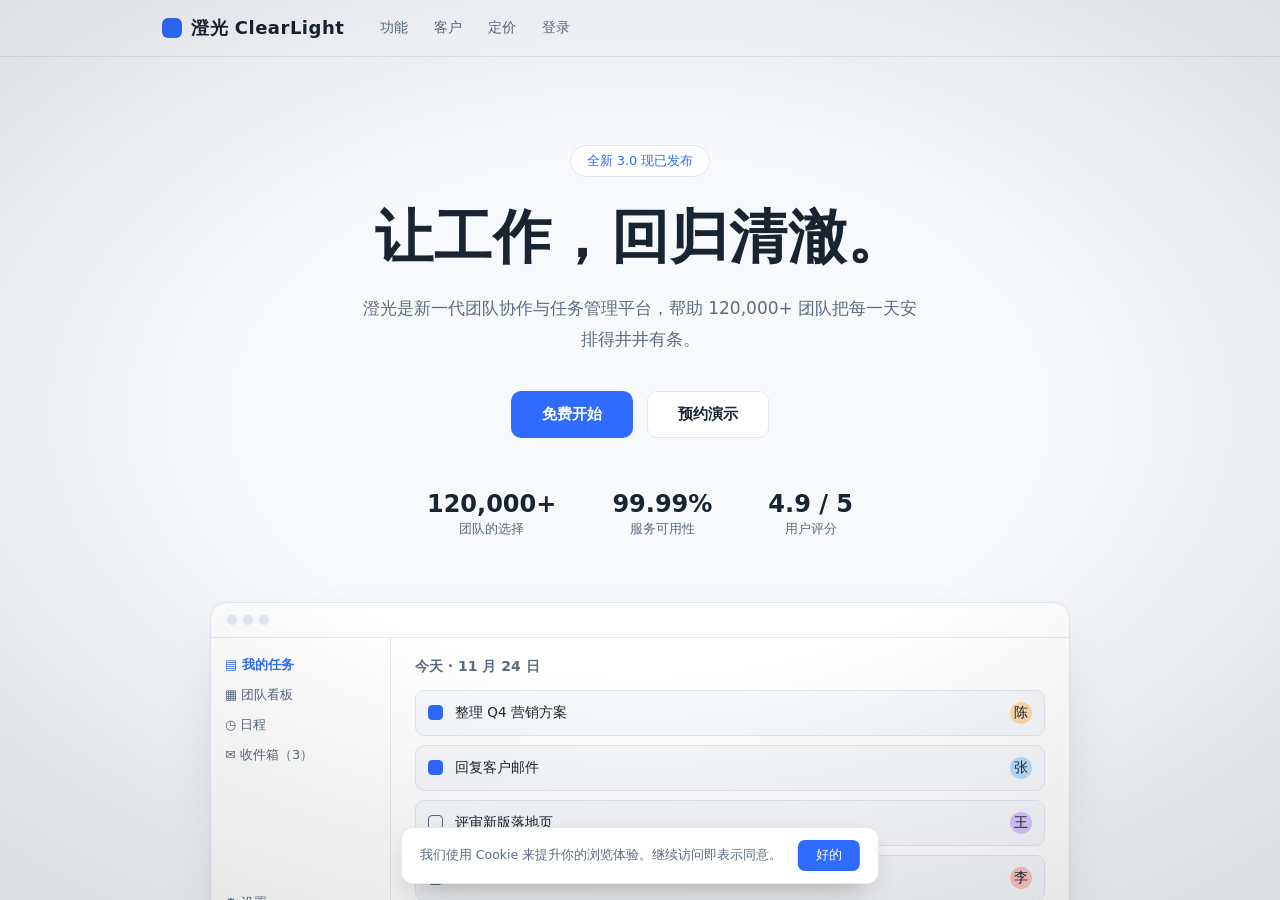
==== index.html @ 10c4db63 "ClearLight: a normal marketing site that slowly goes wrong" ====
<!DOCTYPE html>
<html lang="zh-CN">
<head>
<meta charset="UTF-8">
<meta name="viewport" content="width=device-width, initial-scale=1.0">
<title>澄光 ClearLight — 让工作回归清澈</title>
<link id="favicon" rel="icon" href="data:image/svg+xml,%3Csvg xmlns='http://www.w3.org/2000/svg' viewBox='0 0 16 16'%3E%3Ccircle cx='8' cy='8' r='7' fill='%232f6bff'/%3E%3C/svg%3E">
<script type="application/json" data-card-manifest>{"spec":"1.0","display":{"styleProfile":"custom","preferredWidthPx":1000}}</script>
<style>
/* ============ base ============ */
*{margin:0;padding:0;box-sizing:border-box}
html,body{background:#000}
body{font-family:"PingFang SC","Microsoft YaHei","Noto Sans SC",system-ui,sans-serif;-webkit-font-smoothing:antialiased}
#app{
  position:relative;height:760px;overflow:hidden;background:#f7f9fc;
  --p:0;--fp:0;--mouth:1;--hb:1.6s;
  --bg:#f7f9fc;--ink:#1a2332;--muted:#5b6b82;--accent:#2f6bff;--card:#ffffff;--line:#e3e9f2;
}
#scroller{position:absolute;inset:0;overflow-y:auto;overflow-x:hidden;scroll-behavior:auto}
#scroller::-webkit-scrollbar{width:10px}
#scroller::-webkit-scrollbar-track{background:transparent}
#scroller::-webkit-scrollbar-thumb{background:#c4cfdd;border-radius:5px;transition:background 1s}
#app[data-stage="2"] #scroller::-webkit-scrollbar-thumb{background:#7d8577}
#app[data-stage="3"] #scroller::-webkit-scrollbar-thumb{background:#5a1414}
#app[data-stage="4"] #scroller::-webkit-scrollbar-thumb{background:#c1121f}
::selection{background:#2f6bff;color:#fff}
#app[data-stage="3"] ::selection,#app[data-stage="4"] ::selection{background:#c1121f;color:#000}

#world{
  background:var(--bg);color:var(--ink);
  transition:background-color .5s linear,color .5s linear;
}

.wrap{max-width:1020px;margin:0 auto;padding:0 32px}
section{position:relative}

/* ============ nav ============ */
nav{position:sticky;top:0;z-index:20;background:color-mix(in srgb,var(--bg) 88%,transparent);backdrop-filter:blur(10px);border-bottom:1px solid var(--line);transition:background 1.4s,border-color 1.4s}
.nav-in{max-width:1020px;margin:0 auto;padding:16px 32px;display:flex;align-items:center;gap:36px}
.logo{display:flex;align-items:center;gap:9px;font-weight:700;font-size:18px;letter-spacing:.5px}
.logo-dot{width:20px;height:20px;border-radius:6px;background:var(--accent);transition:background 1.4s,transform .6s}
#app[data-stage="3"] .logo-dot,#app[data-stage="4"] .logo-dot{border-radius:50% 50% 50% 0;transform:rotate(45deg)}
.nav-links{display:flex;gap:26px;font-size:14px;color:var(--muted)}
.nav-links span{cursor:pointer;transition:color .3s}
.nav-links span:hover{color:var(--ink)}

/* ============ hero ============ */
.hero{padding:88px 0 72px;text-align:center}
.eyebrow{display:inline-block;font-size:13px;color:var(--accent);border:1px solid var(--line);background:var(--card);padding:6px 16px;border-radius:999px;margin-bottom:26px;transition:all 1.4s}
h1{font-size:clamp(34px,5.4vw,58px);line-height:1.18;font-weight:800;letter-spacing:1px}
.hero-sub{margin:22px auto 0;max-width:560px;font-size:17px;line-height:1.8;color:var(--muted)}
.hero-cta{margin-top:36px;display:flex;gap:14px;justify-content:center}
.btn{display:inline-block;padding:13px 30px;border-radius:10px;font-size:15px;font-weight:600;cursor:pointer;border:1px solid transparent;transition:all .5s;user-select:none}
.btn-p{background:var(--accent);color:#fff}
.btn-p:hover{filter:brightness(1.1)}
.btn-s{border-color:var(--line);color:var(--ink);background:var(--card)}
#app[data-stage="4"] .btn-p{background:#c1121f;color:#0a0a0a;animation:btnPulse 1.1s infinite}
@keyframes btnPulse{0%,100%{box-shadow:0 0 0 0 rgba(193,18,31,.5)}50%{box-shadow:0 0 22px 4px rgba(193,18,31,.35)}}
.hero-stats{margin-top:52px;display:flex;justify-content:center;gap:56px;flex-wrap:wrap}
.stat b{display:block;font-size:24px;font-weight:800}
.stat span{font-size:13px;color:var(--muted)}

/* dashboard mock */
.mock{margin:64px auto 0;max-width:860px;background:var(--card);border:1px solid var(--line);border-radius:16px;box-shadow:0 24px 60px -30px rgba(20,40,80,.25);overflow:hidden;text-align:left;transition:all 1.4s}
#app[data-stage="2"] .mock{transform:rotate(-.5deg)}
#app[data-stage="3"] .mock{transform:rotate(.7deg);box-shadow:0 24px 70px -20px rgba(120,10,10,.35)}
.mock-bar{display:flex;gap:6px;padding:12px 16px;border-bottom:1px solid var(--line)}
.mock-bar i{width:10px;height:10px;border-radius:50%;background:var(--line)}
.mock-body{display:flex;min-height:280px}
.mock-side{width:180px;border-right:1px solid var(--line);padding:18px 14px;font-size:13px;color:var(--muted);display:flex;flex-direction:column;gap:12px}
.mock-side .on{color:var(--accent);font-weight:600}
.mock-main{flex:1;padding:20px 24px}
.mock-main h4{font-size:14px;margin-bottom:14px;color:var(--muted);font-weight:600}
.task{display:flex;align-items:center;gap:12px;padding:11px 12px;border:1px solid var(--line);border-radius:9px;margin-bottom:9px;font-size:13.5px;background:var(--bg);transition:all 1s}
.task .ck{width:15px;height:15px;border-radius:4px;border:1.5px solid var(--muted);flex:none}
.task.done .ck{background:var(--accent);border-color:var(--accent)}
.task .who{margin-left:auto;width:22px;height:22px;border-radius:50%;flex:none;display:flex;align-items:center;justify-content:center;overflow:hidden}
.task .who svg{width:100%;height:100%}
.av1{background:#ffd9a8}.av2{background:#b8e0ff}.av3{background:#d8c8ff}.av4{background:#ffc4c4}
#app[data-stage="2"] .task:nth-child(4){transform:translateX(6px)}
#app[data-stage="3"] .task:nth-child(3){transform:translateX(-8px) rotate(-.6deg)}
#app[data-stage="4"] .task{border-color:#2a1214}

/* ============ logos ============ */
.logos{padding:44px 0;border-top:1px solid var(--line);border-bottom:1px solid var(--line);transition:border-color 1.4s}
.logos p{text-align:center;font-size:12.5px;letter-spacing:2px;color:var(--muted);margin-bottom:22px}
.logo-row{display:flex;justify-content:center;gap:44px;flex-wrap:wrap;font-weight:700;font-size:16px;color:var(--muted);opacity:.85}
.logo-row span{transition:all 1s}
#app[data-stage="2"] .logo-row span:nth-child(3){letter-spacing:5px;opacity:.5}
#app[data-stage="3"] .logo-row span:nth-child(odd){transform:translateY(3px)}

/* ============ features ============ */
.features{padding:88px 0}
.sec-head{text-align:center;margin-bottom:52px}
.sec-head h2{font-size:clamp(26px,3.6vw,38px);font-weight:800}
.sec-head p{margin-top:14px;color:var(--muted);font-size:15.5px}
.f-grid{display:grid;grid-template-columns:repeat(3,1fr);gap:22px}
.f-card{background:var(--card);border:1px solid var(--line);border-radius:14px;padding:30px 26px;transition:all 1.2s}
.f-card .ic{width:42px;height:42px;border-radius:11px;background:color-mix(in srgb,var(--accent) 14%,transparent);display:flex;align-items:center;justify-content:center;margin-bottom:18px;font-size:20px;color:var(--accent)}
.f-card h3{font-size:17.5px;margin-bottom:10px}
.f-card p{font-size:14px;line-height:1.8;color:var(--muted)}
#app[data-stage="2"] .f-card:nth-child(2){transform:rotate(.8deg)}
#app[data-stage="3"] .f-card:nth-child(1){transform:rotate(-1deg) translateY(6px)}
#app[data-stage="4"] .f-card:nth-child(3){transform:rotate(1.4deg)}

/* ============ testimonials ============ */
.testi{padding:80px 0;background:var(--card);border-top:1px solid var(--line);border-bottom:1px solid var(--line);transition:all 1.4s}
.t-grid{display:grid;grid-template-columns:repeat(3,1fr);gap:22px}
.t-card{background:var(--bg);border:1px solid var(--line);border-radius:14px;padding:26px;transition:all 1.2s}
.t-card .q{font-size:14.5px;line-height:1.85;min-height:104px}
.t-card .who-row{display:flex;align-items:center;gap:11px;margin-top:20px}
.t-card .ava{width:36px;height:36px;border-radius:50%;flex:none;overflow:hidden;display:flex;align-items:center;justify-content:center;font-size:14px;color:#fff;font-weight:700}
.t-card .nm{font-size:13.5px;font-weight:600}
.t-card .rl{font-size:12px;color:var(--muted)}
#app[data-stage="3"] .t-card:nth-child(2){transform:translateY(8px) rotate(-.7deg)}

/* ============ pricing ============ */
.pricing{padding:88px 0}
.p-grid{display:grid;grid-template-columns:repeat(3,1fr);gap:22px;align-items:stretch}
.p-card{background:var(--card);border:1px solid var(--line);border-radius:16px;padding:32px 28px;display:flex;flex-direction:column;transition:all 1.2s}
.p-card.hot{border-color:var(--accent);box-shadow:0 18px 50px -24px color-mix(in srgb,var(--accent) 55%,transparent)}
.p-card h3{font-size:16px;color:var(--muted);font-weight:600}
.price{font-size:34px;font-weight:800;margin:14px 0 4px}
.price small{font-size:13px;font-weight:400;color:var(--muted)}
.p-card ul{list-style:none;margin:20px 0 26px;flex:1}
.p-card li{font-size:13.5px;color:var(--muted);padding:7px 0 7px 22px;position:relative;line-height:1.6}
.p-card li::before{content:"✓";position:absolute;left:0;color:var(--accent)}
#app[data-stage="3"] .p-card li::before{content:"✕"}
#app[data-stage="4"] .p-card li::before{content:"●";font-size:8px;top:11px}
.p-card .btn{text-align:center}
#app[data-stage="2"] .p-card:nth-child(3){transform:rotate(-.8deg)}

/* ============ cta band / footer ============ */
.cta-band{padding:76px 0;text-align:center;background:var(--card);border-top:1px solid var(--line);transition:all 1.4s}
.cta-band h2{font-size:clamp(24px,3.4vw,36px);font-weight:800;margin-bottom:30px}
footer{padding:40px 0;border-top:1px solid var(--line);font-size:13px;color:var(--muted);transition:border-color 1.4s}
.foot-in{display:flex;justify-content:space-between;gap:20px;flex-wrap:wrap}
.foot-links{display:flex;gap:22px}
.foot-links span{cursor:pointer}

/* ============ deep dive / numbers / blog ============ */
.deep{padding:84px 0}
.deep-row{display:flex;gap:48px;align-items:center;margin-bottom:72px}
.deep-row:last-child{margin-bottom:0}
.deep-row.rev{flex-direction:row-reverse}
.deep-txt{flex:1}
.deep-txt .tag{font-size:12px;letter-spacing:2px;color:var(--accent);font-weight:700}
.deep-txt h3{font-size:clamp(21px,2.8vw,28px);font-weight:800;margin:12px 0 14px}
.deep-txt p{font-size:14.5px;line-height:1.9;color:var(--muted)}
.deep-txt .mini-stat{margin-top:18px;font-size:12.5px;color:var(--muted);border-left:2px solid var(--accent);padding-left:12px;line-height:1.7}
.deep-vis{flex:1;background:var(--card);border:1px solid var(--line);border-radius:14px;padding:26px;min-height:220px;transition:all 1.2s}
.bars{display:flex;align-items:flex-end;gap:12px;height:130px;padding-top:10px}
.bars i{flex:1;background:color-mix(in srgb,var(--accent) 55%,transparent);border-radius:4px 4px 0 0;transition:all 1s}
.bars i:nth-child(1){height:42%}.bars i:nth-child(2){height:66%}.bars i:nth-child(3){height:50%}.bars i:nth-child(4){height:84%}.bars i:nth-child(5){height:60%}.bars i:nth-child(6){height:92%}.bars i:nth-child(7){height:71%}
#app[data-stage="3"] .bars i:nth-child(4){height:100%;background:#8a1f1f}
#app[data-stage="4"] .bars i{background:#3a1418}
#app[data-stage="4"] .bars i:nth-child(6){background:#c1121f;height:100%}
.vis-cap{font-size:12px;color:var(--muted);margin-top:14px;letter-spacing:1px}
.rings{display:flex;gap:22px;justify-content:center;align-items:center;height:130px}
.ring{width:86px;height:86px;border-radius:50%;border:6px solid var(--line);border-top-color:var(--accent);display:flex;align-items:center;justify-content:center;font-size:15px;font-weight:700}
.numbers{padding:52px 0;border-top:1px solid var(--line);border-bottom:1px solid var(--line);transition:border-color 1.4s}
.num-row{display:flex;justify-content:center;gap:64px;flex-wrap:wrap;text-align:center}
.num-row b{display:block;font-size:32px;font-weight:800;color:var(--accent)}
.num-row span{font-size:13px;color:var(--muted)}
.blog{padding:80px 0}
.blog-grid{display:grid;grid-template-columns:repeat(3,1fr);gap:22px}
.b-card{background:var(--card);border:1px solid var(--line);border-radius:14px;padding:26px;transition:all 1.2s}
.b-card .date{font-size:12px;color:var(--muted);letter-spacing:1px}
.b-card h3{font-size:16px;margin:12px 0 10px;line-height:1.6}
.b-card p{font-size:13.5px;line-height:1.8;color:var(--muted)}
#app[data-stage="3"] .b-card:nth-child(3){transform:rotate(.8deg) translateY(5px)}

/* ============ steps / integrations / quote / faq ============ */
.steps{padding:80px 0}
.step-grid{display:grid;grid-template-columns:repeat(3,1fr);gap:22px}
.step{background:var(--card);border:1px solid var(--line);border-radius:14px;padding:28px 26px;transition:all 1.2s}
.step .num{font-size:38px;font-weight:800;color:color-mix(in srgb,var(--accent) 45%,transparent);line-height:1}
.step h3{font-size:16.5px;margin:14px 0 9px}
.step p{font-size:13.5px;line-height:1.8;color:var(--muted)}
#app[data-stage="3"] .step:nth-child(2){transform:translateY(7px) rotate(.6deg)}
.integ{padding:44px 0;border-top:1px solid var(--line);border-bottom:1px solid var(--line);transition:border-color 1.4s}
.integ p{text-align:center;font-size:12.5px;letter-spacing:2px;color:var(--muted);margin-bottom:20px}
.integ-row{display:flex;gap:14px;justify-content:center;flex-wrap:wrap}
.integ-pill{border:1px solid var(--line);background:var(--card);padding:9px 20px;border-radius:999px;font-size:13.5px;color:var(--muted);transition:all 1.2s}
#app[data-stage="3"] .integ-pill:nth-child(even){transform:translateY(3px)}
.quote-band{padding:92px 0;text-align:center}
.quote-band blockquote{font-family:"Songti SC","SimSun",serif;font-size:clamp(21px,3vw,31px);line-height:1.95;max-width:760px;margin:0 auto;letter-spacing:2px}
.quote-band cite{display:block;margin-top:26px;font-size:13px;color:var(--muted);font-style:normal;letter-spacing:3px}
.faq{padding:80px 0}
.faq-list{max-width:720px;margin:0 auto}
.faq-list details{border:1px solid var(--line);border-radius:12px;background:var(--card);margin-bottom:12px;transition:all 1.2s}
.faq-list summary{padding:17px 22px;font-size:15px;font-weight:600;cursor:pointer;list-style:none;display:flex;justify-content:space-between;gap:14px}
.faq-list summary::-webkit-details-marker{display:none}
.faq-list summary::after{content:"+";color:var(--muted);flex:none}
.faq-list details[open] summary::after{content:"−"}
.faq-list .a{padding:0 22px 18px;font-size:14px;line-height:1.9;color:var(--muted)}
#app[data-stage="3"] .faq-list details[open]{border-color:#3a1418}

/* ============ team / status / changelog ============ */
.team{padding:80px 0;background:var(--card);border-top:1px solid var(--line);border-bottom:1px solid var(--line);transition:all 1.4s}
.team-grid{display:grid;grid-template-columns:repeat(3,1fr);gap:22px}
.m-card{background:var(--bg);border:1px solid var(--line);border-radius:14px;padding:26px 22px;text-align:center;transition:all 1.2s}
.m-ava{width:64px;height:64px;border-radius:50%;margin:0 auto 14px;overflow:hidden;display:flex;align-items:center;justify-content:center;font-weight:700;color:#fff;font-size:22px}
.m-ava svg{width:100%;height:100%}
.m-card .nm{font-weight:700;font-size:15px}
.m-card .rl{font-size:12.5px;color:var(--muted);margin-top:5px}
.m-status{margin-top:13px;font-size:11.5px;color:#3a9d5c;display:flex;align-items:center;justify-content:center;gap:6px;letter-spacing:1px}
.dot{width:7px;height:7px;border-radius:50%;background:#3a9d5c;flex:none}
#app[data-stage="3"] .m-status,#app[data-stage="4"] .m-status{color:#c1121f}
#app[data-stage="3"] .dot,#app[data-stage="4"] .dot{background:#c1121f;animation:dotPulse 1s infinite}
@keyframes dotPulse{50%{opacity:.25}}
#app[data-stage="3"] .m-card:nth-child(odd){transform:rotate(-.6deg)}
.status{padding:82px 0}
.status-hero{text-align:center;margin-bottom:42px}
.status-hero b{font-size:56px;font-weight:800;color:var(--accent);letter-spacing:1px}
.status-hero span{display:block;color:var(--muted);font-size:14px;margin-top:8px}
.status-list{max-width:640px;margin:0 auto;border:1px solid var(--line);border-radius:14px;overflow:hidden;background:var(--card);transition:all 1.4s}
.s-row{display:flex;justify-content:space-between;align-items:center;padding:15px 22px;border-bottom:1px solid var(--line);font-size:14px}
.s-row:last-child{border-bottom:none}
.s-row .st{display:flex;gap:8px;align-items:center;color:#3a9d5c;font-size:13px}
#app[data-stage="3"] .s-row .st,#app[data-stage="4"] .s-row .st{color:#c1121f}
.status-note{text-align:center;margin-top:20px;font-size:12px;color:var(--muted);letter-spacing:2px}
.changelog{padding:80px 0;background:var(--card);border-top:1px solid var(--line);border-bottom:1px solid var(--line);transition:all 1.4s}
.cl-list{max-width:680px;margin:0 auto;position:relative;padding-left:28px}
.cl-list::before{content:"";position:absolute;left:6px;top:8px;bottom:8px;width:1px;background:var(--line)}
.cl-item{position:relative;margin-bottom:36px}
.cl-item:last-child{margin-bottom:0}
.cl-item::before{content:"";position:absolute;left:-26px;top:6px;width:9px;height:9px;border-radius:50%;background:var(--accent)}
#app[data-stage="3"] .cl-item:nth-child(n+4)::before,#app[data-stage="4"] .cl-item:nth-child(n+4)::before{background:#c1121f;box-shadow:0 0 10px rgba(193,18,31,.7)}
.cl-item .ver{font-weight:700;font-size:15px}
.cl-item .when{font-size:12px;color:var(--muted);margin-left:10px}
.cl-item p{margin-top:8px;font-size:14px;color:var(--muted);line-height:1.8}

/* ============ floors / chat ============ */
.floors{background:#050506;padding:14vh 0 10vh;position:relative}
.floors::before{content:"";position:absolute;inset:0;background:repeating-linear-gradient(90deg,transparent 0 158px,rgba(255,255,255,.012) 158px 160px)}
.floor{min-height:44vh;display:flex;flex-direction:column;align-items:center;justify-content:center;gap:26px;opacity:0;transform:translateY(24px);transition:opacity 1.5s ease,transform 1.5s ease;padding:30px;position:relative}
.floor.seen{opacity:1;transform:none}
.door{width:92px;height:168px;border:1px solid #26262c;background:linear-gradient(#0c0c0f,#08080a);position:relative;box-shadow:0 0 44px rgba(0,0,0,.85);flex:none}
.door::after{content:"";position:absolute;left:10%;right:10%;bottom:-2px;height:2px;background:rgba(200,180,140,.13)}
.door .plate{position:absolute;top:18px;left:50%;transform:translateX(-50%);font-size:11px;color:#5c564e;letter-spacing:2px}
.floor.ajar .door{transform:perspective(600px) rotateY(-26deg);transform-origin:left center}
.floor.ajar .door::after{background:rgba(193,18,31,.55);box-shadow:0 0 18px rgba(193,18,31,.6)}
.floor.open .door{background:#000;border-color:#1a0d0f}
.floor.open .door::after{background:#c1121f;box-shadow:0 0 26px rgba(193,18,31,.85);height:3px}
.floor .fl-no{font-family:"Songti SC","SimSun",serif;font-size:15px;letter-spacing:7px;color:#6f6a62}
.floor .fl-txt{font-family:"Songti SC","SimSun",serif;font-size:clamp(17px,2.2vw,22px);color:#8f887e;letter-spacing:2px;text-align:center;line-height:2;max-width:560px}
.floor.red .fl-txt{color:#a8232b}
.chat{background:#08080a;padding:14vh 0;border-top:1px solid #141416}
.chat-head{text-align:center;margin-bottom:46px}
.chat-head h3{font-size:15px;color:#6f6a62;letter-spacing:3px;font-weight:600}
.chat-head span{display:block;font-size:11.5px;color:#4a463f;letter-spacing:2px;margin-top:8px}
.chat-box{max-width:560px;margin:0 auto;padding:0 24px;display:flex;flex-direction:column;gap:16px}
.chat-row{display:flex;flex-direction:column;opacity:0;transform:translateY(14px);transition:opacity 1.1s ease,transform 1.1s ease}
.chat-row.seen{opacity:1;transform:none}
.chat-row.user{align-items:flex-end}
.chat-row.agent{align-items:flex-start}
.bubble{max-width:80%;padding:11px 16px;border-radius:12px;font-size:14px;line-height:1.7}
.user .bubble{background:#1c2733;color:#aebdcc;border-bottom-right-radius:3px}
.agent .bubble{background:#141416;border:1px solid #232326;color:#9a9188;border-bottom-left-radius:3px}
.chat-row.late .bubble{background:#150b0d;border-color:#3a1418;color:#c98a8f}
.chat-time{font-size:10.5px;color:#4a463f;margin-top:5px;letter-spacing:1px}
.typing .bubble{display:flex;gap:5px;align-items:center;padding:14px 18px}
.typing i{width:6px;height:6px;border-radius:50%;background:#6f6a62;animation:tp 1.2s infinite}
.typing i:nth-child(2){animation-delay:.2s}
.typing i:nth-child(3){animation-delay:.4s}
@keyframes tp{0%,100%{opacity:.25;transform:translateY(0)}40%{opacity:1;transform:translateY(-3px)}}
#app[data-stage="4"] .final-face{animation:twitch 3.7s infinite steps(1)}
#jumpscare .js-face svg{animation:twitch .14s infinite steps(1)}
@keyframes twitch{0%,91%,100%{translate:0 0;rotate:0deg}92%{translate:4px -3px;rotate:1.4deg}94%{translate:-5px 2px;rotate:-1.8deg}96%{translate:3px 3px;rotate:.8deg}98%{translate:-2px -2px;rotate:-.6deg}}
.chat-forever{text-align:center;font-size:11px;color:#4a463f;letter-spacing:3px;margin-top:34px}
.final-word2{position:absolute;left:0;right:0;top:16%;text-align:center;font-family:"Songti SC","SimSun",serif;font-size:clamp(18px,2.6vw,26px);letter-spacing:10px;color:#6f6a62;opacity:calc((var(--fp) - .35)*4)}

/* ============ secrets ============ */
.secret{display:block;text-align:center;font-size:11px;color:#a33;opacity:0;letter-spacing:4px;padding:8px 0;transition:opacity 2s;user-select:none}
#app[data-stage="2"] .secret{opacity:.35}
#app[data-stage="3"] .secret{opacity:.6}
#app[data-stage="4"] .secret{opacity:.9;animation:secretBlink 3s infinite}
@keyframes secretBlink{0%,92%,100%{opacity:.9}94%,98%{opacity:.1}}

/* ============ corridor ============ */
.corridor{background:#060608;color:#8f887e;padding:14vh 0 10vh;position:relative;overflow:hidden}
.corridor::before{content:"";position:absolute;inset:0;background:
  repeating-linear-gradient(90deg,transparent 0 118px,rgba(255,255,255,.016) 118px 120px),
  radial-gradient(ellipse 60% 45% at 50% 42%,rgba(90,15,15,.14),transparent 70%)}
.cor-line{max-width:640px;margin:0 auto 14vh;padding:0 30px;font-size:clamp(19px,2.6vw,27px);line-height:2;text-align:center;letter-spacing:2px;opacity:0;transform:translateY(26px);transition:opacity 1.6s ease,transform 1.6s ease;font-family:"Songti SC","SimSun",serif}
.cor-line.seen{opacity:.92;transform:none}
.cor-line.red{color:#a8232b}
.cor-line:last-child{margin-bottom:6vh}

/* ============ final ============ */
.final{height:170vh;background:#020203;position:relative}
.final-stick{position:sticky;top:0;height:760px;display:flex;align-items:center;justify-content:center;overflow:hidden}
#app.standalone .final-stick{height:100vh}
.final-face{width:min(46vh,420px);transform:scale(calc(.22 + var(--fp)*2.6));opacity:calc(.12 + var(--fp)*.95);filter:blur(calc((1 - var(--fp))*3px));transition:opacity .2s linear}
.final-face svg{width:100%;height:auto;display:block}
.final-word{position:absolute;left:0;right:0;bottom:12%;text-align:center;font-family:"Songti SC","SimSun",serif;font-size:clamp(30px,5vw,54px);letter-spacing:14px;color:#c1121f;opacity:calc((var(--fp) - .72)*4);text-shadow:0 0 30px rgba(193,18,31,.6)}
.final-hint{position:absolute;top:8%;left:0;right:0;text-align:center;font-size:13px;letter-spacing:6px;color:#5c564e;opacity:calc(1 - var(--fp)*2.2)}

/* ============ overlays ============ */
.ov{position:absolute;inset:0;pointer-events:none}
#vignette{background:radial-gradient(ellipse 75% 68% at 50% 46%,transparent 42%,rgba(0,0,0,.92) 100%);opacity:calc(.12 + var(--p)*.75);z-index:30}
#app[data-stage="3"] #vignette,#app[data-stage="4"] #vignette{animation:hb var(--hb) infinite}
@keyframes hb{0%,100%{opacity:calc(.4 + var(--p)*.5)}12%{opacity:calc(.55 + var(--p)*.45)}24%{opacity:calc(.4 + var(--p)*.5)}36%{opacity:calc(.52 + var(--p)*.45)}}
#noise{z-index:31;opacity:0;image-rendering:pixelated;width:100%;height:100%}
#flicker{background:#000;opacity:0;z-index:32}
#redwash{background:radial-gradient(ellipse at 50% 60%,rgba(150,10,15,.28),transparent 75%);opacity:0;z-index:29;transition:opacity 2s}
#app[data-stage="4"] #redwash{opacity:1}

/* silhouette */
#silhouette{position:absolute;right:5%;bottom:0;z-index:28;pointer-events:none;opacity:0;transition:opacity 2.5s,height 2.5s,width 2.5s;height:46px;width:22px}
#silhouette svg{width:100%;height:100%;display:block}
#app[data-stage="1"] #silhouette{opacity:.22;height:56px;width:26px}
#app[data-stage="2"] #silhouette{opacity:.5;height:96px;width:44px;right:8%}
#app[data-stage="3"] #silhouette{opacity:.85;height:170px;width:78px;right:13%;animation:sway 5s ease-in-out infinite}
#app[data-stage="4"] #silhouette{opacity:0}
@keyframes sway{0%,100%{transform:rotate(0)}50%{transform:rotate(1.2deg)}}

/* whispers */
#whispers{z-index:33;overflow:hidden}
.whisper{position:absolute;font-family:"Songti SC","SimSun",serif;color:#b3242c;letter-spacing:5px;white-space:nowrap;animation:whFloat 5.5s ease-out forwards;text-shadow:0 0 12px rgba(150,20,25,.5)}
@keyframes whFloat{0%{opacity:0;transform:translateY(14px)}18%{opacity:.75}70%{opacity:.4}100%{opacity:0;transform:translateY(-46px)}}

/* glitch */
.glitch{position:relative;display:inline-block}
.glitch::before,.glitch::after{content:attr(data-text);position:absolute;inset:0;opacity:0;pointer-events:none}
#app[data-stage="2"] .glitch::before{opacity:.5;color:#8a1f1f;animation:glA 3.1s infinite steps(1)}
#app[data-stage="2"] .glitch::after{opacity:.4;color:#3a5a40;animation:glB 2.7s infinite steps(1)}
#app[data-stage="3"] .glitch::before,#app[data-stage="4"] .glitch::before{opacity:.75;color:#c1121f;animation:glA .9s infinite steps(1)}
#app[data-stage="3"] .glitch::after,#app[data-stage="4"] .glitch::after{opacity:.6;color:#4d6b5a;animation:glB .7s infinite steps(1)}
@keyframes glA{0%,88%,100%{clip-path:inset(0 0 100% 0);transform:none}89%{clip-path:inset(12% 0 55% 0);transform:translate(-5px,2px)}92%{clip-path:inset(60% 0 8% 0);transform:translate(4px,-2px)}95%{clip-path:inset(30% 0 42% 0);transform:translate(-3px,1px)}}
@keyframes glB{0%,84%,100%{clip-path:inset(0 0 100% 0);transform:none}85%{clip-path:inset(70% 0 4% 0);transform:translate(5px,1px)}90%{clip-path:inset(8% 0 76% 0);transform:translate(-4px,-1px)}94%{clip-path:inset(45% 0 30% 0);transform:translate(3px,2px)}}

/* shake */
#app.shake #scroller{animation:shake .55s linear}
@keyframes shake{0%,100%{transform:translate(0,0)}10%{transform:translate(-12px,7px)}20%{transform:translate(11px,-9px)}30%{transform:translate(-9px,-6px)}40%{transform:translate(10px,8px)}50%{transform:translate(-11px,4px)}60%{transform:translate(8px,-8px)}70%{transform:translate(-7px,6px)}80%{transform:translate(9px,-5px)}90%{transform:translate(-5px,3px)}}

/* jumpscare */
#jumpscare{position:absolute;inset:0;z-index:60;background:#000;display:none;align-items:center;justify-content:center;pointer-events:none}
#jumpscare.on{display:flex}
#jumpscare .js-face{width:min(78vh,680px);animation:lunge .9s cubic-bezier(.16,1,.3,1) forwards}
#jumpscare .js-face svg{width:100%;height:auto}
@keyframes lunge{0%{transform:scale(.12);opacity:0}8%{opacity:1}55%{transform:scale(1.28)}100%{transform:scale(1.42)}}
#jsflash{position:absolute;inset:0;background:#c1121f;opacity:0;animation:jsflash .9s forwards}
@keyframes jsflash{0%{opacity:0}6%{opacity:.85}14%{opacity:.1}22%{opacity:.6}40%{opacity:.08}100%{opacity:0}}

/* epilogue */
#epilogue{position:absolute;inset:0;z-index:70;background:#000;display:none;flex-direction:column;align-items:center;justify-content:center;gap:0;padding:30px;text-align:center}
#epilogue.on{display:flex}
.ep-line{font-family:"Songti SC","SimSun",serif;color:#9a9188;font-size:clamp(17px,2.4vw,23px);letter-spacing:4px;line-height:2.5;min-height:2.5em;opacity:0;transition:opacity 1.2s}
.ep-line.on{opacity:1}
.ep-line.red{color:#c1121f}
.ep-btns{margin-top:44px;display:flex;gap:18px;opacity:0;transition:opacity 1.5s}
.ep-btns.on{opacity:1}
.ep-btn{background:none;border:1px solid #333;color:#7a7268;padding:11px 26px;font-size:13.5px;letter-spacing:3px;cursor:pointer;transition:all .4s;font-family:inherit}
.ep-btn:hover{border-color:#c1121f;color:#c1121f}

/* sound + cookie */
#soundBtn{position:absolute;left:16px;bottom:16px;z-index:50;background:rgba(10,10,12,.72);color:#9a9188;border:1px solid #2c2c30;padding:8px 15px;border-radius:999px;font-size:12px;letter-spacing:1px;cursor:pointer;opacity:0;pointer-events:none;transition:opacity 1.2s;font-family:inherit}
#app[data-stage="1"] #soundBtn,#app[data-stage="2"] #soundBtn,#app[data-stage="3"] #soundBtn,#app[data-stage="4"] #soundBtn{opacity:1;pointer-events:auto}
#soundBtn:hover{color:#d8cfc7;border-color:#5a5a60}
#cookie{position:absolute;left:50%;transform:translateX(-50%);bottom:16px;z-index:49;background:var(--card);border:1px solid var(--line);color:var(--muted);font-size:12.5px;padding:12px 18px;border-radius:12px;display:flex;gap:16px;align-items:center;box-shadow:0 12px 34px -14px rgba(0,0,0,.4);transition:all 1.4s;max-width:92%}
#cookie button{background:var(--accent);color:#fff;border:none;padding:7px 18px;border-radius:7px;font-size:12.5px;cursor:pointer;font-family:inherit}
#cookie.gone{opacity:0;pointer-events:none;transform:translateX(-50%) translateY(20px)}

@media (max-width:820px){
  .f-grid,.t-grid,.p-grid,.step-grid,.team-grid,.blog-grid{grid-template-columns:1fr}
  .deep-row,.deep-row.rev{flex-direction:column}
  .mock-side{display:none}
  .nav-links{display:none}
  .hero-stats{gap:28px}
}
@media (prefers-reduced-motion:reduce){
  #app.shake #scroller{animation:none}
  #flicker{display:none}
  .glitch::before,.glitch::after{animation:none!important;opacity:0!important}
}
</style>
</head>
<body>
<svg width="0" height="0" style="position:absolute">
  <defs>
    <radialGradient id="skinG" cx="50%" cy="38%" r="75%">
      <stop offset="0%" stop-color="#ddd7cd"/><stop offset="70%" stop-color="#b9b2a6"/><stop offset="100%" stop-color="#8e867a"/>
    </radialGradient>
    <filter id="rough"><feTurbulence type="fractalNoise" baseFrequency="0.9" numOctaves="2" result="n"/><feDisplacementMap in="SourceGraphic" in2="n" scale="3"/></filter>
    <filter id="soft"><feGaussianBlur stdDeviation="3.2"/></filter>
    <radialGradient id="skinG2" cx="46%" cy="34%" r="80%">
      <stop offset="0%" stop-color="#cfc9ba"/><stop offset="55%" stop-color="#a8a090"/><stop offset="100%" stop-color="#6e675a"/>
    </radialGradient>
    <g id="faceG" transform="rotate(-2 100 125)">
      <path d="M98 10 C138 8 160 38 162 78 C164 114 156 140 149 164 C142 192 128 218 102 236 C78 222 60 196 53 166 C46 140 38 112 40 78 C42 38 60 12 98 10 Z" fill="#08080a"/>
      <path d="M99 22 C134 20 154 48 156 82 C158 112 150 138 144 160 C137 186 124 210 101 226 C80 212 64 190 58 162 C52 138 46 112 47 82 C49 48 66 24 99 22 Z" fill="url(#skinG2)"/>
      <g filter="url(#soft)" opacity=".32" fill="#5c5445">
        <ellipse cx="70" cy="130" rx="12" ry="20"/>
        <ellipse cx="132" cy="138" rx="13" ry="22"/>
        <ellipse cx="100" cy="60" rx="26" ry="12"/>
        <ellipse cx="96" cy="196" rx="16" ry="10"/>
      </g>
      <path d="M52 96 C58 120 62 142 70 158 C60 146 52 122 50 100 Z" fill="#4e463a" opacity=".5"/>
      <path d="M150 100 C146 126 140 148 132 164 C142 150 150 126 152 104 Z" fill="#4e463a" opacity=".5"/>
      <path d="M56 84 C62 72 82 70 89 81 C94 92 91 109 82 115 C71 119 58 112 55 99 C53 92 53 88 56 84 Z" fill="#040405"/>
      <path d="M111 90 C119 77 141 77 147 90 C152 101 149 120 138 126 C125 130 113 121 110 106 C108 98 108 94 111 90 Z" fill="#040405"/>
      <path d="M58 80 C66 70 84 68 90 78" stroke="#3c352b" stroke-width="2" fill="none" opacity=".6"/>
      <path d="M112 86 C122 74 142 74 148 86" stroke="#3c352b" stroke-width="2" fill="none" opacity=".6"/>
      <g id="pupils">
        <circle cx="76" cy="100" r="2.1" fill="#d8d4c8"/>
        <circle cx="131" cy="107" r="2.6" fill="#d8d4c8"/>
        <circle cx="76.8" cy="99.2" r=".6" fill="#fff"/>
        <circle cx="132" cy="106" r=".7" fill="#fff"/>
      </g>
      <path d="M72 116 C69 138 67 158 69 178" stroke="#181410" stroke-width="4.4" fill="none" opacity=".65"/>
      <path d="M80 114 C79 130 78 142 79 152" stroke="#181410" stroke-width="2" fill="none" opacity=".45"/>
      <path d="M134 127 C137 148 139 166 137 186" stroke="#181410" stroke-width="4.8" fill="none" opacity=".65"/>
      <path d="M97 118 C95 128 92 136 90 142 M105 118 C107 128 109 136 111 142" stroke="#5c5445" stroke-width="2.2" fill="none" opacity=".7"/>
      <ellipse cx="93" cy="144" rx="3" ry="5.4" fill="#14110c" transform="rotate(-12 93 144)"/>
      <ellipse cx="108" cy="145" rx="3" ry="5.4" fill="#14110c" transform="rotate(12 108 145)"/>
      <g stroke="#4a4234" stroke-width="1" opacity=".45" fill="none">
        <path d="M56 70 L64 78 M60 64 L66 74"/>
        <path d="M146 74 L138 84 M150 82 L142 90"/>
        <path d="M64 150 L72 156 M136 156 L128 162"/>
        <path d="M92 44 L98 56 M108 42 L104 54"/>
      </g>
      <g id="mouthG" style="transform-origin:100px 188px;transform:scaleY(var(--mouth,1))">
        <path d="M60 180 C72 170 128 170 142 182 C147 194 141 214 129 222 C114 230 86 230 73 221 C62 212 55 194 60 180 Z" fill="#030304"/>
        <path d="M70 186 C82 179 120 179 133 187 C136 197 131 210 121 216 C109 222 90 222 80 215 C71 208 67 196 70 186 Z" fill="#000"/>
        <g fill="#c9c2ae" opacity=".85">
          <path d="M76 180 l5 0 l-1 8 l-4 -1 Z"/>
          <path d="M88 177 l5 0 l0 9 l-5 0 Z"/>
          <path d="M101 177 l5 0 l0 9 l-5 0 Z"/>
          <path d="M114 178 l5 0 l1 8 l-5 1 Z"/>
          <path d="M126 181 l4 1 l-1 7 l-4 -2 Z"/>
        </g>
        <path d="M84 219 l4 -1 l1 5 l-4 1 Z M108 221 l4 0 l0 5 l-4 0 Z" fill="#b3ac99" opacity=".5"/>
      </g>
      <g stroke="#060608" fill="none" opacity=".9">
        <path d="M62 16 C50 58 58 108 46 152" stroke-width="5"/>
        <path d="M74 12 C66 48 72 88 64 122" stroke-width="3"/>
        <path d="M140 14 C152 56 146 100 156 142" stroke-width="5"/>
        <path d="M128 12 C136 44 130 78 138 108" stroke-width="3"/>
        <path d="M99 10 C94 38 104 66 96 94" stroke-width="3.4"/>
        <path d="M112 12 C110 34 116 56 112 76" stroke-width="2.2"/>
      </g>
    </g>
    <g id="silG">
      <circle cx="12" cy="7" r="5.2" fill="#000"/>
      <path d="M12 11 C17 13 18 22 17.5 34 L16 60 L13.6 60 L13 40 L11 40 L10.4 60 L8 60 L6.5 34 C6 22 7 13 12 11 Z" fill="#000"/>
    </g>
  </defs>
</svg>

<div id="app" data-stage="0">
  <div id="scroller">
    <div id="world">
      <nav>
        <div class="nav-in">
          <div class="logo"><span class="logo-dot"></span><span id="logoName">澄光 ClearLight</span></div>
          <div class="nav-links">
            <span class="cw" data-alt="它在看着" data-s="3">功能</span>
            <span class="cw" data-alt="留下来" data-s="3">客户</span>
            <span class="cw" data-alt="代价" data-s="2">定价</span>
            <span class="cw" data-alt="别走" data-s="3">登录</span>
          </div>
        </div>
      </nav>

      <section class="hero wrap">
        <span class="eyebrow cw" data-alt="它 3.0 现已苏醒" data-s="2">全新 3.0 现已发布</span>
        <h1><span class="glitch cw" id="heroTitle" data-text="让工作，回归清澈。" data-alt="别回头，它在看。" data-s="3">让工作，回归清澈。</span></h1>
        <p class="hero-sub"><span class="cw" data-alt="我们保存一切。包括你。" data-s="2">澄光是新一代团队协作与任务管理平台，帮助 120,000+ 团队把每一天安排得井井有条。</span><span id="heroExtra" style="display:none;opacity:.65">……你刚才，听到声音了吗？</span></p>
        <div class="hero-cta">
          <span class="btn btn-p cw" data-alt="让它进来" data-s="3">免费开始</span>
          <span class="btn btn-s cw" data-alt="不要出声" data-s="3">预约演示</span>
        </div>
        <div class="hero-stats">
          <div class="stat"><b>120,000+</b><span class="cw" data-alt="人再也没有离开" data-s="3">团队的选择</span></div>
          <div class="stat"><b>99.99%</b><span class="cw" data-alt="的时间它都醒着" data-s="3">服务可用性</span></div>
          <div class="stat"><b>4.9 / 5</b><span class="cw" data-alt="其余的人无法评分" data-s="3">用户评分</span></div>
        </div>

        <div class="mock">
          <div class="mock-bar"><i></i><i></i><i></i></div>
          <div class="mock-body">
            <div class="mock-side">
              <span class="on">▤ 我的任务</span><span>▦ 团队看板</span><span>◷ 日程</span><span>✉ 收件箱（3）</span>
              <span style="margin-top:auto" class="cw" data-alt="▤ 它在看你" data-s="2">⚙ 设置</span>
            </div>
            <div class="mock-main">
              <h4>今天 · 11 月 24 日</h4>
              <div class="task done"><span class="ck"></span><span class="cw" data-alt="不要往下滑" data-s="2">整理 Q4 营销方案</span><span class="who av1">陈</span></div>
              <div class="task done"><span class="ck"></span><span>回复客户邮件</span><span class="who av2">张</span></div>
              <div class="task"><span class="ck"></span><span class="cw" data-alt="它替你盯着每一个任务" data-s="2">评审新版落地页</span><span class="who av3">王</span></div>
              <div class="task"><span class="ck"></span><span class="cw" data-alt="看着你" data-s="1">准备周会材料</span><span class="who av4" id="susWho">李</span></div>
              <div class="task" id="taskExtra" style="display:none"><span class="ck"></span><span style="color:#a33">回头看看</span><span class="who" style="background:#000"></span></div>
            </div>
          </div>
        </div>
      </section>

      <section class="logos">
        <p>受到行业领先团队的信赖</p>
        <div class="logo-row">
          <span>星轨科技</span><span>蓝湾资本</span><span class="cw" data-alt="▓▓▓▓" data-s="1">沐光传媒</span><span>北极星物流</span><span class="cw" data-alt="它" data-s="2">云杉网络</span><span>拾光文化</span>
        </div>
      </section>

      <span class="secret">救我</span>

      <section class="features wrap">
        <div class="sec-head">
          <h2><span class="glitch cw" data-text="一个平台，全部工作" data-alt="一个房间，全部的人" data-s="3">一个平台，全部工作</span></h2>
          <p class="cw" data-alt="进来以后，就不用想着出去了。" data-s="3">从任务到文档，从沟通到交付，澄光把团队的一切集中在同一处。</p>
        </div>
        <div class="f-grid">
          <div class="f-card">
            <div class="ic">▤</div>
            <h3 class="cw" data-alt="它替你盯着" data-s="2">智能任务看板</h3>
            <p class="cw" data-alt="它替你盯着每一个任务。也盯着你。你睡着的时候，它替你数你的呼吸。" data-s="2">自动整理优先级，智能分配负责人，让每个任务各就其位，再也不遗漏任何细节。</p>
          </div>
          <div class="f-card">
            <div class="ic">∞</div>
            <h3 class="cw" data-alt="无缝协作" data-s="4">无缝协作</h3>
            <p class="cw" data-alt="没有人能真正离开团队。退出的成员只是换了一种方式在线。" data-s="2">实时同步、评论、@提及，跨时区团队也能像坐在同一间办公室里一样默契。</p>
          </div>
          <div class="f-card">
            <div class="ic">🛡</div>
            <h3 class="cw" data-alt="我们保存一切" data-s="2">数据安全</h3>
            <p class="cw" data-alt="银行级加密。我们保存一切。包括你。包括你睡着以后的样子。" data-s="2">银行级加密与多地容灾备份，你的数据只属于你，任何第三方都无法触碰。</p>
          </div>
        </div>
      </section>

      <section class="steps wrap">
        <div class="sec-head">
          <h2>三步，开始高效的一天</h2>
          <p>不需要培训，不需要迁移成本。</p>
        </div>
        <div class="step-grid">
          <div class="step"><div class="num">01</div><h3 class="cw" data-alt="签下名字" data-s="3">注册账号</h3><p class="cw" data-alt="30 秒。签下你的名字。它喜欢你的名字。它会念一整夜。" data-s="3">30 秒完成注册，无需信用卡，随时可以离开。</p></div>
          <div class="step"><div class="num">02</div><h3 class="cw" data-alt="邀请他们" data-s="3">邀请团队</h3><p class="cw" data-alt="把他们在深夜拉进来。一个一个。他们不会拒绝的。" data-s="3">把同事拉进来，一起高效协作，权限分级清晰可控。</p></div>
          <div class="step"><div class="num">03</div><h3 class="cw" data-alt="留下来" data-s="3">开始工作</h3><p class="cw" data-alt="剩下的交给它。你只需要留下来。一直留下来。" data-s="3">剩下的交给澄光，你只需要专注于真正重要的事。</p></div>
        </div>
      </section>

      <section class="integ">
        <p>连接你已有的一切</p>
        <div class="integ-row">
          <span class="integ-pill">✉ 邮件</span>
          <span class="integ-pill">◷ 日历</span>
          <span class="integ-pill">▤ 网盘</span>
          <span class="integ-pill">✦ 即时通讯</span>
          <span class="integ-pill cw" data-alt="◉ 监控摄像头" data-s="2">▣ 视频会议</span>
          <span class="integ-pill cw" data-alt="♪ 你的麦克风" data-s="3">♫ 语音助手</span>
        </div>
      </section>

      <section class="deep wrap">
        <div class="deep-row">
          <div class="deep-txt">
            <span class="tag">FOCUS MODE</span>
            <h3 class="cw" data-alt="它替你屏蔽一切" data-s="2">专注模式</h3>
            <p class="cw" data-alt="一键屏蔽所有干扰。包括门外的声音。包括你喊救命的声音。" data-s="2">一键屏蔽所有通知与干扰，进入心流状态。澄光会替你守住边界，让真正重要的事浮出水面。</p>
            <div class="mini-stat cw" data-alt="用户平均专注时长：一整夜。他们没有醒来。" data-s="2">用户平均专注时长提升 37%，中途打断次数下降 82%。</div>
          </div>
          <div class="deep-vis">
            <div class="bars"><i></i><i></i><i></i><i></i><i></i><i></i><i></i></div>
            <p class="vis-cap cw" data-alt="专注度曲线。第七根柱子不是数据。" data-s="2">团队专注度趋势 · 近 7 日</p>
          </div>
        </div>
        <div class="deep-row rev">
          <div class="deep-txt">
            <span class="tag">SMART ALERTS</span>
            <h3>智能提醒</h3>
            <p class="cw" data-alt="它总在你睡着以后出现。站在床边。提醒你该醒了。" data-s="2">它总在你需要的前一秒出现。基于作息与习惯的智能提醒，不打扰，却从不缺席。</p>
            <div class="mini-stat cw" data-alt="平均响应 0.3 秒。快得像它一直在等。" data-s="1">平均响应 0.3 秒，比人类客服快 40 倍。</div>
          </div>
          <div class="deep-vis">
            <div class="rings"><div class="ring">98%</div><div class="ring" style="border-top-color:var(--muted)">03:33</div></div>
            <p class="vis-cap cw" data-alt="提醒准时率。以及它最喜欢的时刻。" data-s="2">提醒准时率 · 高频触发时段</p>
          </div>
        </div>
      </section>

      <section class="numbers">
        <div class="num-row">
          <div><b>+37%</b><span>平均效率提升</span></div>
          <div><b>2.1h</b><span>每日节省时间</span></div>
          <div><b>190+</b><span>国家与地区</span></div>
          <div><b>0</b><span class="cw" data-alt="人成功离开" data-s="1">数据泄露事故</span></div>
        </div>
      </section>

      <span class="secret">这不是一个网站</span>

      <section class="testi">
        <div class="wrap">
          <div class="sec-head">
            <h2><span class="glitch cw" data-text="他们都在用澄光" data-alt="他们都没能离开" data-s="3">他们都在用澄光</span></h2>
            <p>来自真实用户的声音</p>
          </div>
          <div class="t-grid">
            <div class="t-card">
              <p class="q cw" data-alt="界面很干净。半夜也是。我半夜醒来，它也在。它一直在。" data-s="2">“界面干净，上手很快，整个团队的效率明显提升了。最喜欢它的专注模式，安静得像是世界上只剩我一个人。”</p>
              <div class="who-row"><span class="ava" style="background:#e8a25c">陈</span><div><div class="nm">陈女士</div><div class="rl">产品经理 · 星轨科技</div></div></div>
            </div>
            <div class="t-card">
              <p class="q cw" data-alt="用了澄光之后，我再也没加过班。因为我再也没回过家。它说这里就是家。" data-s="2">“用了澄光之后，我再也没加过班。任务自动排好，到点就提醒我休息。它比我自己还了解我的作息。”</p>
              <div class="who-row"><span class="ava" style="background:#5c9de8">张</span><div><div class="nm">张先生</div><div class="rl">创始人 · 蓝湾资本</div></div></div>
            </div>
            <div class="t-card">
              <p class="q cw" data-alt="客服随时都在。我醒来时它在。我睡着时它也在。它说它会一直看着我。" data-s="2">“客服响应很及时，有问题随时能找到人。凌晨三点提的工单，秒回。真的，秒回。”</p>
              <div class="who-row"><span class="ava" id="wangAva" style="background:#9a7ce8">王</span><div><div class="nm cw" data-alt="王██（用户已注销）" data-s="2">王女士</div><div class="rl cw" data-alt="设计师 · 已失联 7 年" data-s="3">设计师 · 沐光传媒</div></div></div>
            </div>
          </div>
        </div>
      </section>

      <section class="quote-band wrap">
        <blockquote><span class="glitch cw" data-text="“我们相信，工具应该让人更自由。”" data-alt="“我们相信，门应该从里面锁上。”" data-s="3">“我们相信，工具应该让人更自由。”</span></blockquote>
        <cite class="cw" data-alt="—— 墙里的声音" data-s="3">—— 澄光创始团队</cite>
      </section>

      <span class="secret">第 7 年了</span>

      <section class="pricing wrap">
        <div class="sec-head">
          <h2><span class="glitch cw" data-text="简单透明的定价" data-alt="简单透明的代价" data-s="3">简单透明的定价</span></h2>
          <p class="cw" data-alt="总有一款适合你。它不挑。" data-s="3">按需选择，随时升级。所有方案均含 14 天免费试用。</p>
        </div>
        <div class="p-grid">
          <div class="p-card">
            <h3>免费版</h3>
            <div class="price"><span class="cw" data-alt="一段记忆" data-s="3">¥0</span><small> / 永久</small></div>
            <ul><li>最多 5 名成员</li><li>基础任务看板</li><li>1 GB 存储空间</li><li class="cw" data-alt="它会记得你" data-s="3">社区支持</li></ul>
            <span class="btn btn-s cw" data-alt="给它一段记忆" data-s="3">免费开始</span>
          </div>
          <div class="p-card hot">
            <h3>专业版</h3>
            <div class="price"><span class="cw" data-alt="你的影子" data-s="3">¥29</span><small> / 人 / 月</small></div>
            <ul><li>不限成员数量</li><li>高级自动化</li><li>无限存储空间</li><li class="cw" data-alt="影子会替它跟着你" data-s="3">7×24 专属客服</li></ul>
            <span class="btn btn-p cw" data-alt="交出影子" data-s="3">立即升级</span>
          </div>
          <div class="p-card">
            <h3>企业版</h3>
            <div class="price"><span class="cw" data-alt="开门" data-s="3">定制</span></div>
            <ul><li>私有化部署</li><li>SSO 与审计日志</li><li>专属客户成功经理</li><li class="cw" data-alt="它亲自上门" data-s="3">上门实施服务</li></ul>
            <span class="btn btn-s cw" data-alt="让它进来" data-s="3">联系我们</span>
          </div>
        </div>
      </section>

      <section class="faq wrap">
        <div class="sec-head">
          <h2>常见问题</h2>
          <p>你想知道的，都在这里。</p>
        </div>
        <div class="faq-list">
          <details><summary><span class="cw" data-alt="澄光免费吗？它收什么？" data-s="3">澄光免费吗？</span></summary><div class="a cw" data-alt="免费。它只收走一点点东西。你甚至不会注意到少了什么。" data-s="3">基础版永久免费，专业版按人按月订阅，随时可以取消。</div></details>
          <details><summary>我的数据安全吗？</summary><div class="a cw" data-alt="非常安全。它谁都不给看。它自己看。一整夜。" data-s="3">所有数据均采用 AES-256 加密存储，传输全程 TLS 1.3，并通过 ISO 27001 认证。</div></details>
          <details><summary>如何取消订阅？</summary><div class="a cw" data-alt="没有人取消过。你可以试试。它喜欢看你试。" data-s="3">在「设置 - 订阅」中一键取消，剩余时长按比例退款，无任何违约金。</div></details>
          <details><summary>为什么客服总在凌晨回复？</summary><div class="a cw" data-alt="因为那时候你醒着。它只在你能看见的时候出现。" data-s="3">我们提供 7×24 小时全天候服务，任何时段都有专人响应。</div></details>
          <details id="faqLast"><summary><span class="cw" data-alt="页面底下有什么？" data-s="2">页面底下有什么？</span></summary><div class="a cw" data-alt="你已经在往下滑了，对吧。它也是这么进来的。" data-s="2">只有我们的服务条款、隐私政策和联系方式。没有别的了。真的。</div></details>
        </div>
      </section>

      <section class="blog wrap">
        <div class="sec-head">
          <h2>澄光博客</h2>
          <p>关于效率、协作与更好的工作。</p>
        </div>
        <div class="blog-grid">
          <div class="b-card"><span class="date">今天</span><h3>澄光 3.0 发布：更清澈的开始</h3><p class="cw" data-alt="我们重做了界面。它说这样你能看得更清楚。它也能。" data-s="2">全新设计语言、更快的同步引擎，以及重新想象的专注模式。</p></div>
          <div class="b-card"><span class="date">上周</span><h3>如何打造不打扰的团队节奏</h3><p class="cw" data-alt="不要打扰它。它在工作。它的工作就是你。" data-s="2">异步沟通、深度工作时段与会议瘦身：来自 12 支高效团队的实践。</p></div>
          <div class="b-card"><span class="date cw" data-alt="19██ 年" data-s="1">上个月</span><h3 class="cw" data-alt="夜间模式的背后：它如何看着你睡眠" data-s="2">夜间模式的背后：我们如何守护你的睡眠</h3><p class="cw" data-alt="我们记录你的呼吸频率。翻身次数。以及你睁眼的时刻。" data-s="2">从蓝光过滤到睡前提醒，澄光夜间模式的设计细节。</p></div>
        </div>
      </section>

      <section class="cta-band">
        <div class="wrap">
          <h2><span class="glitch cw" data-text="准备好让工作更清澈了吗？" data-alt="准备好让它进来了吗？" data-s="3">准备好让工作更清澈了吗？</span></h2>
          <span class="btn btn-p cw" data-alt="门已经开了" data-s="3">免费开始使用</span>
        </div>
      </section>

      <footer>
        <div class="wrap foot-in">
          <span class="cw" data-alt="© 19██ 澄光科技 · 你已同意 · 无法退订" data-s="3">© 2026 澄光科技 · 让工作回归清澈</span>
          <div class="foot-links">
            <span class="cw" data-alt="你没有隐私" data-s="3">隐私政策</span>
            <span class="cw" data-alt="你已同意一切" data-s="3">服务条款</span>
            <span class="cw" data-alt="没有人接" data-s="3">联系我们</span>
          </div>
        </div>
      </footer>

      <section class="team">
        <div class="wrap">
          <div class="sec-head">
            <h2><span class="glitch cw" data-text="认识澄光团队" data-alt="认识这里的住户" data-s="3">认识澄光团队</span></h2>
            <p class="cw" data-alt="一群没能离开的人。" data-s="3">一群热爱效率的人。</p>
          </div>
          <div class="team-grid">
            <div class="m-card"><div class="m-ava" style="background:#e8a25c">林</div><div class="nm">林一舟</div><div class="rl cw" data-alt="第一个住户" data-s="3">创始人 · CEO</div><div class="m-status"><span class="dot"></span>在线</div></div>
            <div class="m-card"><div class="m-ava" style="background:#5c9de8">苏</div><div class="nm cw" data-alt="苏晚（已注销）" data-s="2">苏晚</div><div class="rl">产品负责人</div><div class="m-status"><span class="dot"></span>在线</div></div>
            <div class="m-card"><div class="m-ava" style="background:#6cbf8a">何</div><div class="nm">何屿</div><div class="rl cw" data-alt="首席工程师 · 在墙里" data-s="3">首席工程师</div><div class="m-status"><span class="dot"></span>在线</div></div>
            <div class="m-card"><div class="m-ava" style="background:#9a7ce8">周</div><div class="nm">周眠</div><div class="rl cw" data-alt="客服主管 · 凌晨三点在线" data-s="2">客服主管</div><div class="m-status"><span class="dot"></span>在线</div></div>
            <div class="m-card"><div class="m-ava" style="background:#e87c9a">陈</div><div class="nm cw" data-alt="陈拾（失踪）" data-s="2">陈拾</div><div class="rl">设计师</div><div class="m-status"><span class="dot"></span>在线</div></div>
            <div class="m-card"><div class="m-ava" id="teamItAva" style="background:#3a3f4a">?</div><div class="nm" id="teamItName">虚位以待</div><div class="rl" id="teamItRole">夜间值班 · 招聘中</div><div class="m-status"><span class="dot"></span>在线</div></div>
          </div>
        </div>
      </section>

      <section class="status wrap">
        <div class="status-hero">
          <b>2,557</b>
          <span class="cw" data-alt="天。它从未睡过。" data-s="3">天连续在线，无任何中断</span>
        </div>
        <div class="status-list">
          <div class="s-row"><span>核心服务</span><span class="st"><span class="dot"></span><span class="cw" data-alt="醒着" data-s="3">运行正常</span></span></div>
          <div class="s-row"><span>数据库</span><span class="st"><span class="dot"></span><span class="cw" data-alt="在长" data-s="3">运行正常</span></span></div>
          <div class="s-row"><span>人工客服</span><span class="st"><span class="dot"></span><span class="cw" data-alt="没有人" data-s="3">运行正常</span></span></div>
          <div class="s-row"><span>大楼门禁</span><span class="st"><span class="dot"></span><span class="cw" data-alt="从里面锁着" data-s="3">运行正常</span></span></div>
          <div class="s-row"><span>监控</span><span class="st"><span class="dot"></span><span class="cw" data-alt="正对着你" data-s="3">运行正常</span></span></div>
        </div>
        <p class="status-note cw" data-alt="上次有人离开大楼：从未" data-s="2">上次维护：今天 04:00 · 一切正常</p>
      </section>

      <section class="changelog">
        <div class="wrap">
          <div class="sec-head">
            <h2>更新日志</h2>
            <p>我们一直在改进。</p>
          </div>
          <div class="cl-list">
            <div class="cl-item"><span class="ver">v3.0</span><span class="when">今天</span><p class="cw" data-alt="它学会了新的表情。你会喜欢的。" data-s="3">全新界面，更快、更稳、更清澈。</p></div>
            <div class="cl-item"><span class="ver">v2.7</span><span class="when">三个月前</span><p class="cw" data-alt="修复了用户试图离开的问题。" data-s="3">修复了夜间模式下的若干显示问题。</p></div>
            <div class="cl-item"><span class="ver">v2.0</span><span class="when">一年前</span><p class="cw" data-alt="房间上线。门从里面锁上了。" data-s="3">团队空间上线，支持跨部门协作。</p></div>
            <div class="cl-item"><span class="ver">v1.0</span><span class="when">七年前</span><p class="cw" data-alt="第一个用户进来了。他没有出去。" data-s="2">澄光正式发布。</p></div>
            <div class="cl-item"><span class="ver">v0.1</span><span class="when">19██</span><p class="cw" data-alt="它进来了。我们没有出去。" data-s="2">内部版本。</p></div>
          </div>
        </div>
      </section>

      <span class="secret">别滑了 求你</span>

      <section class="corridor">
        <p class="cor-line">你已经滑了很久了。</p>
        <p class="cor-line">正常的网站，到这里就该结束了。</p>
        <p class="cor-line">可这里没有底。</p>
        <p class="cor-line red">只有「它」。</p>
        <p class="cor-line red">而你，还在往下滑。</p>
      </section>

      <section class="floors">
        <div class="floor"><div class="door"><span class="plate">B5</span></div><div class="fl-no">B5</div><p class="fl-txt">手机信号在这里消失了。<br>没人知道你在哪。</p></div>
        <div class="floor"><div class="door"><span class="plate">B6</span></div><div class="fl-no">B6</div><p class="fl-txt">有人在这里住了七年。<br>门牌上写着你的名字。</p></div>
        <div class="floor ajar red"><div class="door"><span class="plate">B7</span></div><div class="fl-no">B7</div><p class="fl-txt">门开了一条缝。<br>里面有呼吸声。</p></div>
        <div class="floor open red"><div class="door"><span class="plate">B8</span></div><div class="fl-no">B8</div><p class="fl-txt">它在里面等你。<br>进去吧。</p></div>
      </section>

      <section class="chat">
        <div class="chat-head">
          <h3>客服会话记录 #0007</h3>
          <span>已归档 · 03:33 · 用户状态：在线（永远）</span>
        </div>
        <div class="chat-box">
          <div class="chat-row user"><div class="bubble">你好，我想注销账号。</div><span class="chat-time">03:31</span></div>
          <div class="chat-row agent"><div class="bubble">您好，很高兴为您服务。请问有什么可以帮您？</div><span class="chat-time">03:31</span></div>
          <div class="chat-row user"><div class="bubble">我想注销账号。我要离开。</div><span class="chat-time">03:32</span></div>
          <div class="chat-row agent late"><div class="bubble">您走不了。</div><span class="chat-time">03:33</span></div>
          <div class="chat-row user"><div class="bubble">什么意思？</div><span class="chat-time">03:33</span></div>
          <div class="chat-row agent late"><div class="bubble">门从里面锁着。钥匙在我这里。</div><span class="chat-time">03:33</span></div>
          <div class="chat-row agent late"><div class="bubble">我在你后面。</div><span class="chat-time">03:33</span></div>
          <div class="chat-row agent typing"><div class="bubble"><i></i><i></i><i></i></div><span class="chat-time">对方正在输入…</span></div>
        </div>
        <p class="chat-forever">这条消息永远也不会发出来。但它一直在打。</p>
      </section>

      <section class="final" id="final">
        <div class="final-stick">
          <p class="final-hint">继续。它等得够久了。</p>
          <p class="final-word2">别闭眼。</p>
          <div class="final-face"><svg viewBox="0 0 200 240"><use href="#faceG"/></svg></div>
          <div class="final-word glitch" data-text="找到你了。">找到你了。</div>
        </div>
      </section>
    </div>
  </div>

  <div class="ov" id="redwash"></div>
  <div class="ov" id="vignette"></div>
  <canvas class="ov" id="noise" width="160" height="160"></canvas>
  <div class="ov" id="flicker"></div>
  <div id="silhouette"><svg viewBox="0 0 24 62"><use href="#silG"/></svg></div>
  <div class="ov" id="whispers"></div>

  <div id="jumpscare"><div id="jsflash"></div><div class="js-face"><svg viewBox="0 0 200 240"><use href="#faceG"/></svg></div></div>

  <div id="epilogue">
    <p class="ep-line">……</p>
    <p class="ep-line">你看到它了。</p>
    <p class="ep-line">它也看到你了。</p>
    <p class="ep-line">它记住了你的脸。</p>
    <p class="ep-line red">现在，慢慢地，回头看一下。</p>
    <div class="ep-btns">
      <button class="ep-btn" id="epBack">回到顶部</button>
      <button class="ep-btn" id="epReload">重新开始</button>
    </div>
  </div>

  <button id="soundBtn">♪ 声音：关</button>
  <div id="cookie"><span id="cookieText">我们使用 Cookie 来提升你的浏览体验。继续访问即表示同意。</span><button id="cookieOk">好的</button></div>
</div>

<script>
(function(){
"use strict";
var app=document.getElementById('app'),scroller=document.getElementById('scroller'),world=document.getElementById('world');
var inHost=!!window.card;
if(!inHost){app.classList.add('standalone');app.style.height='100vh';}
var reduceMotion=window.matchMedia&&window.matchMedia('(prefers-reduced-motion: reduce)').matches;
var raf=window.requestAnimationFrame?window.requestAnimationFrame.bind(window):function(f){return setTimeout(f,16);};

/* ---------- stage engine ---------- */
var TH=[0.30,0.44,0.60,0.74];
var stage=0,p=0,fp=0,awake=false,scared=false,scaredDone=false;
var titles=['澄光 ClearLight — 让工作回归清澈','澄光 ClearLight — 你听到声音了吗','别往下滑了','它在看着你','找到你了'];
var favBlue="data:image/svg+xml,%3Csvg xmlns='http://www.w3.org/2000/svg' viewBox='0 0 16 16'%3E%3Ccircle cx='8' cy='8' r='7' fill='%232f6bff'/%3E%3C/svg%3E";
var favRed="data:image/svg+xml,%3Csvg xmlns='http://www.w3.org/2000/svg' viewBox='0 0 16 16'%3E%3Ccircle cx='8' cy='8' r='7' fill='%23c1121f'/%3E%3Ccircle cx='8' cy='8' r='2.4' fill='%23000'/%3E%3C/svg%3E";
var finalEl=document.getElementById('final');
var GLYPHS='▓▒░◼#@%&它别回头救我谁在看着你';

function scramble(el,txt,done){
  if(reduceMotion){el.textContent=txt;el.dataset.text=txt;done&&done();return;}
  var steps=14,i=0,len=txt.length;
  var iv=setInterval(function(){
    i++;var out='';
    for(var k=0;k<len;k++){out+= (k < len*i/steps)? txt[k] : GLYPHS[Math.random()*GLYPHS.length|0];}
    el.textContent=out;
    if(i>=steps){clearInterval(iv);el.textContent=txt;el.dataset.text=txt;done&&done();}
  },42);
}

var cwEls=[].slice.call(document.querySelectorAll('.cw'));
var SMAP={1:0.32,2:0.46,3:0.58,4:0.68};
function corruptUpTo(pp){
  cwEls.forEach(function(el){
    var need=SMAP[+el.dataset.s]||0.46;
    if(pp>=need&&!el.dataset.done){el.dataset.done='1';scramble(el,el.dataset.alt);}
  });
}

/* continuous decay palette */
var STOPS=[
[0,'#f7f9fc','#1a2332','#5b6b82','#2f6bff','#ffffff','#e3e9f2'],
[.28,'#f7f9fc','#1a2332','#5b6b82','#2f6bff','#ffffff','#e3e9f2'],
[.40,'#f2e9d2','#3a3428','#7a7050','#8a7a3a','#f6efdd','#ded2b2'],
[.50,'#dfc98f','#332c1c','#6f6244','#7d6a2f','#e3d3a4','#c4b183'],
[.55,'#8a6f3a','#241d10','#5c5030','#6b5a20','#7d6534','#6b5628'],
[.60,'#4a3a1c','#d8c9a0','#a89468','#b08a2e','#54431f','#6b5628'],
[.70,'#1c1610','#b6a98c','#7d7058','#8a5a1f','#241d13','#332a1c'],
[.80,'#0a0908','#b0a89c','#6f6a62','#8a1f1f','#12100e','#221c18'],
[1,'#040404','#cfc4ba','#7a6f66','#c1121f','#0a0a0c','#1c1214']
];
function hx(c){return [parseInt(c.slice(1,3),16),parseInt(c.slice(3,5),16),parseInt(c.slice(5,7),16)];}
function mixc(a,b,t){var A=hx(a),B=hx(b);return 'rgb('+Math.round(A[0]+(B[0]-A[0])*t)+','+Math.round(A[1]+(B[1]-A[1])*t)+','+Math.round(A[2]+(B[2]-A[2])*t)+')';}
var VNAMES=['--bg','--ink','--muted','--accent','--card','--line'];
function paint(pp){
  var i=0;while(i<STOPS.length-2&&pp>STOPS[i+1][0])i++;
  var a=STOPS[i],b=STOPS[i+1],t=(pp-a[0])/((b[0]-a[0])||1);
  t=Math.max(0,Math.min(1,t));
  for(var k=0;k<6;k++)app.style.setProperty(VNAMES[k],mixc(a[k+1],b[k+1],t));
}

function applyStage(s){
  if(s===stage)return;
  var up=s>stage;stage=s;
  app.dataset.stage=s;
  document.title=awake&&s<3?'它知道你回来了':titles[s];
  document.getElementById('favicon').href=s>=3?favRed:favBlue;
  if(up){
    if(s>=1){document.getElementById('heroExtra').style.display='inline';}
    if(s>=2){
      document.getElementById('taskExtra').style.display='flex';
      var w=document.getElementById('susWho');w.textContent='';w.style.background='#000';
      w.innerHTML='<svg viewBox="0 0 200 240"><use href="#faceG"/></svg>';
      var wa=document.getElementById('wangAva');wa.textContent='';wa.style.background='#000';
      wa.innerHTML='<svg viewBox="0 0 200 240" style="width:100%;height:100%"><use href="#faceG"/></svg>';
      var ta=document.getElementById('teamItAva');ta.textContent='';ta.style.background='#000';
      ta.innerHTML='<svg viewBox="0 0 200 240"><use href="#faceG"/></svg>';
      document.getElementById('teamItName').textContent='它';
      document.getElementById('teamItRole').textContent='已入职 7 年 · 永远在线';
      setCookie('我们使用你的记忆作为 Cookie。你刚才已经同意了。','我同意');
    }
    if(s>=3){
      document.getElementById('logoName').textContent='澄光 ClearLight';
      document.getElementById('faqLast').open=true;
      [].forEach.call(document.querySelectorAll('.m-ava'),function(av){av.textContent='';av.style.background='#000';av.innerHTML='<svg viewBox="0 0 200 240"><use href="#faceG"/></svg>';});
    }
    if(s>=4){document.getElementById('logoName').textContent='它';}
  }
  if(soundOn)updateDrone();
}

function onScroll(){
  var max=scroller.scrollHeight-scroller.clientHeight;
  p=max>0?scroller.scrollTop/max:0;
  app.style.setProperty('--p',p.toFixed(4));
  var cp=awake?Math.max(p,.85):p;
  paint(cp);
  noise.style.opacity=cp<.46?'0':String(Math.min(.2,(cp-.46)*.5));
  corruptUpTo(awake?1:p);
  var s=0;for(var i=0;i<TH.length;i++){if(p>=TH[i])s=i+1;}
  if(awake&&s<3){app.dataset.stage=String(s);}else{applyStage(s);}
  var top=finalEl.offsetTop,h=finalEl.offsetHeight,ch=scroller.clientHeight;
  fp=Math.max(0,Math.min(1,(scroller.scrollTop+ch-top)/(h-ch*0.2)));
  app.style.setProperty('--fp',fp.toFixed(4));
  app.style.setProperty('--mouth',(1+fp*8).toFixed(2));
  app.style.setProperty('--hb',(1.7-p*1.1).toFixed(2)+'s');
  if(fp>0.985&&!scared){triggerScare();}
  revealFallback();
}
var ticking=false;
scroller.addEventListener('scroll',function(){
  if(!ticking){ticking=true;raf(function(){onScroll();ticking=false;});}
},{passive:true});

/* corridor reveal */
var corLines=[].slice.call(document.querySelectorAll('.cor-line,.floor,.chat-row'));
var io=('IntersectionObserver' in window)?new IntersectionObserver(function(es){es.forEach(function(e){if(e.isIntersecting)e.target.classList.add('seen');});},{root:scroller,threshold:0.4}):null;
if(io){corLines.forEach(function(el){io.observe(el);});}
function revealFallback(){
  if(io)return;
  var bottom=scroller.getBoundingClientRect().bottom;
  corLines.forEach(function(el){if(el.getBoundingClientRect().top<bottom*0.85)el.classList.add('seen');});
}

/* ---------- eyes ---------- */
var pupils=document.getElementById('pupils');
document.addEventListener('mousemove',function(e){
  var r=app.getBoundingClientRect();
  var dx=((e.clientX-r.left)/r.width-0.5)*8,dy=((e.clientY-r.top)/r.height-0.5)*6;
  pupils.setAttribute('transform','translate('+dx.toFixed(1)+','+dy.toFixed(1)+')');
});

/* ---------- noise ---------- */
var noise=document.getElementById('noise');
var nctx=null,nid=null;
var canUseCanvas=!/jsdom/i.test(navigator.userAgent);
function ensureNoise(){
  if(nctx||!canUseCanvas)return;
  try{nctx=noise.getContext('2d');nid=nctx.createImageData(160,160);}catch(e){canUseCanvas=false;nctx=null;}
}
setInterval(function(){
  if(stage<2||document.hidden)return;
  ensureNoise();
  if(!nctx)return;
  var d=nid.data;
  for(var i=0;i<d.length;i+=4){var v=Math.random()*255|0;d[i]=d[i+1]=d[i+2]=v;d[i+3]=255;}
  nctx.putImageData(nid,0,0);
},90);

/* ---------- flicker ---------- */
var flick=document.getElementById('flicker');
function scheduleFlicker(){
  var delay=stage>=4?600+Math.random()*1600:stage>=3?1400+Math.random()*2600:2600+Math.random()*3800;
  setTimeout(function(){
    if(stage>=2&&!reduceMotion&&!document.hidden){
      flick.style.opacity='0.88';
      setTimeout(function(){flick.style.opacity='0';
        if(stage>=4&&Math.random()<0.5){setTimeout(function(){flick.style.opacity='0.7';setTimeout(function(){flick.style.opacity='0';},60);},110);}
      },50+Math.random()*80);
    }
    scheduleFlicker();
  },delay);
}
scheduleFlicker();

/* ---------- whispers ---------- */
var whBox=document.getElementById('whispers');
var WORDS=['别回头','它在看着你','救我','不要出声','你后面','留下来','别关灯','它进来了','第 7 年','你答应过的'];
setInterval(function(){
  if(stage<2||document.hidden)return;
  if(whBox.childElementCount>6)return;
  var w=document.createElement('span');w.className='whisper';
  w.textContent=WORDS[Math.random()*WORDS.length|0];
  w.style.left=(6+Math.random()*80)+'%';
  w.style.top=(10+Math.random()*75)+'%';
  w.style.fontSize=(12+Math.random()*13+stage*2)+'px';
  whBox.appendChild(w);
  setTimeout(function(){w.remove();},5600);
},2400);

/* ---------- cookie ---------- */
var cookie=document.getElementById('cookie'),cookieText=document.getElementById('cookieText');
function setCookie(t,b){cookieText.textContent=t;document.getElementById('cookieOk').textContent=b;cookie.classList.remove('gone');}
document.getElementById('cookieOk').addEventListener('click',function(){cookie.classList.add('gone');});

/* ---------- sound ---------- */
var soundOn=false,ac=null,droneGain=null,lastBeat=0;
var soundBtn=document.getElementById('soundBtn');
function initAudio(){
  ac=new (window.AudioContext||window.webkitAudioContext)();
  droneGain=ac.createGain();droneGain.gain.value=0;
  var lp=ac.createBiquadFilter();lp.type='lowpass';lp.frequency.value=140;
  var o1=ac.createOscillator();o1.type='sawtooth';o1.frequency.value=38;
  var o2=ac.createOscillator();o2.type='sawtooth';o2.frequency.value=38.7;
  o1.connect(lp);o2.connect(lp);lp.connect(droneGain);droneGain.connect(ac.destination);
  o1.start();o2.start();
}
function updateDrone(){
  if(!ac)return;
  var g=stage>=4?0.09:stage>=3?0.06:stage>=2?0.03:0.008;
  droneGain.gain.linearRampToValueAtTime(soundOn?g:0,ac.currentTime+1.2);
}
function thump(t,f0,g){
  var o=ac.createOscillator(),gn=ac.createGain();
  o.type='sine';o.frequency.setValueAtTime(f0,t);o.frequency.exponentialRampToValueAtTime(26,t+0.16);
  gn.gain.setValueAtTime(g,t);gn.gain.exponentialRampToValueAtTime(0.001,t+0.22);
  o.connect(gn);gn.connect(ac.destination);o.start(t);o.stop(t+0.25);
}
function beat(){var t=ac.currentTime;thump(t,58,0.5);thump(t+0.19,50,0.32);}
function scareSound(){
  if(!ac||!soundOn)return;
  var t=ac.currentTime;
  var len=ac.sampleRate*0.9,buf=ac.createBuffer(1,len,ac.sampleRate),d=buf.getChannelData(0);
  for(var i=0;i<len;i++){d[i]=(Math.random()*2-1)*Math.pow(1-i/len,1.6);}
  var src=ac.createBufferSource();src.buffer=buf;
  var bp=ac.createBiquadFilter();bp.type='bandpass';bp.frequency.setValueAtTime(500,t);bp.frequency.exponentialRampToValueAtTime(2600,t+0.5);bp.Q.value=0.8;
  var g=ac.createGain();g.gain.value=0.7;
  src.connect(bp);bp.connect(g);g.connect(ac.destination);src.start(t);
  var o=ac.createOscillator(),og=ac.createGain();
  o.type='sawtooth';o.frequency.setValueAtTime(210,t);o.frequency.exponentialRampToValueAtTime(1150,t+0.45);
  og.gain.setValueAtTime(0.4,t);og.gain.exponentialRampToValueAtTime(0.001,t+0.85);
  o.connect(og);og.connect(ac.destination);o.start(t);o.stop(t+0.9);
}
soundBtn.addEventListener('click',function(){
  soundOn=!soundOn;
  if(soundOn&&!ac)initAudio();
  if(ac&&ac.state==='suspended')ac.resume();
  soundBtn.textContent=soundOn?'♪ 声音：开':'♪ 声音：关';
  updateDrone();
});
(function loop(){
  if(soundOn&&ac&&stage>=2&&!document.hidden){
    var iv=stage>=4?430:stage>=3?700:1300;
    var now=performance.now();
    if(now-lastBeat>iv){lastBeat=now;beat();}
  }
  raf(loop);
})();

/* ---------- jumpscare & epilogue ---------- */
var js=document.getElementById('jumpscare'),ep=document.getElementById('epilogue');
function triggerScare(){
  scared=true;
  scareSound();
  js.classList.add('on');
  app.classList.add('shake');
  flick.style.opacity='0';
  setTimeout(function(){app.classList.remove('shake');},600);
  setTimeout(function(){
    js.classList.remove('on');
    ep.classList.add('on');
    var lines=[].slice.call(ep.querySelectorAll('.ep-line'));
    lines.forEach(function(el,i){setTimeout(function(){el.classList.add('on');},700+i*1400);});
    setTimeout(function(){ep.querySelector('.ep-btns').classList.add('on');scaredDone=true;},700+lines.length*1400+600);
  },1050);
}
document.getElementById('epReload').addEventListener('click',function(){location.reload();});
document.getElementById('epBack').addEventListener('click',function(){
  awake=true;app.dataset.awake='1';
  ep.classList.remove('on');
  document.getElementById('heroTitle').dataset.alt='你回不去了。';
  var ht=document.getElementById('heroTitle');ht.dataset.done='';
  scramble(ht,'你回不去了。');
  document.querySelector('.hero-sub .cw').textContent='澄光已经下班了。现在值班的是它。';
  document.getElementById('heroExtra').textContent='它很高兴你又回来了。';
  document.getElementById('logoName').textContent='它';
  corruptUpTo(1);
  setCookie('你又回来了。它很高兴。它一直记得你。','我知道');
  scroller.scrollTo({top:0,behavior:'smooth'});
  document.title='它知道你回来了';
});

/* init */
onScroll();
})();
</script>
</body>
</html>
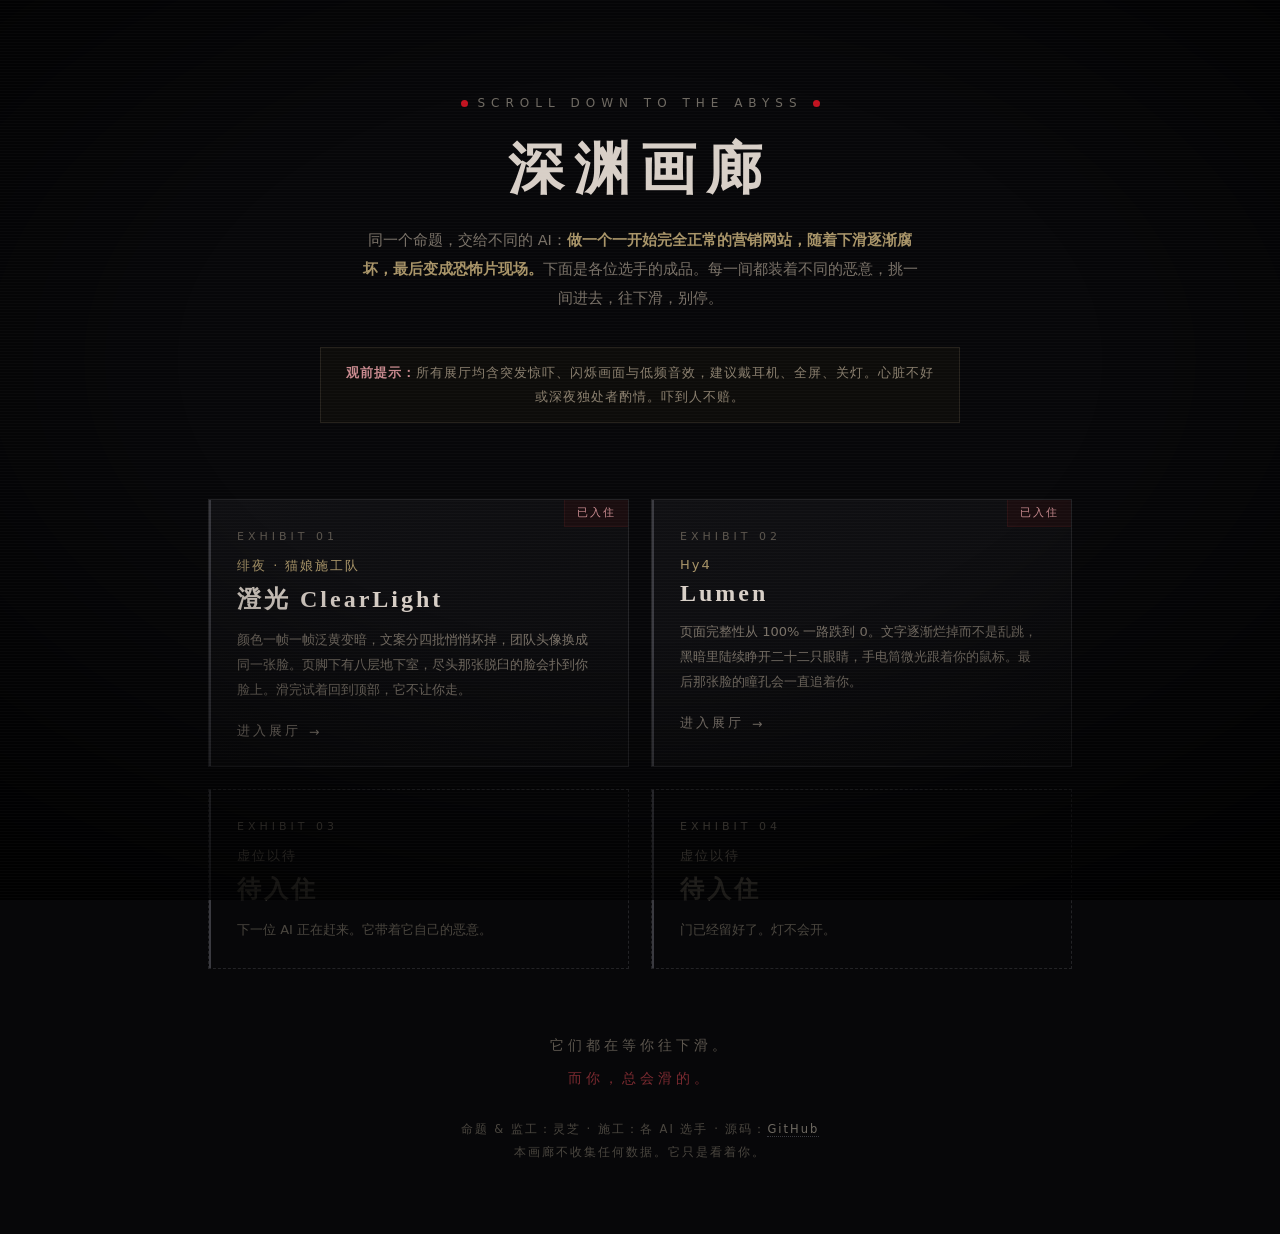
==== commit 70859951: "gallery: hub page + feiye/lumen exhibits, two slots reserved" ====
--- a/index.html
+++ b/index.html
@@ -3,1089 +3,102 @@
 <head>
 <meta charset="UTF-8">
 <meta name="viewport" content="width=device-width, initial-scale=1.0">
-<title>澄光 ClearLight — 让工作回归清澈</title>
-<link id="favicon" rel="icon" href="data:image/svg+xml,%3Csvg xmlns='http://www.w3.org/2000/svg' viewBox='0 0 16 16'%3E%3Ccircle cx='8' cy='8' r='7' fill='%232f6bff'/%3E%3C/svg%3E">
-<script type="application/json" data-card-manifest>{"spec":"1.0","display":{"styleProfile":"custom","preferredWidthPx":1000}}</script>
+<title>深渊画廊 · AI 恐怖官网合集</title>
+<link rel="icon" href="data:image/svg+xml,%3Csvg xmlns='http://www.w3.org/2000/svg' viewBox='0 0 16 16'%3E%3Crect width='16' height='16' fill='%23050506'/%3E%3Ccircle cx='8' cy='8' r='3' fill='%23c1121f'/%3E%3C/svg%3E">
 <style>
-/* ============ base ============ */
 *{margin:0;padding:0;box-sizing:border-box}
-html,body{background:#000}
-body{font-family:"PingFang SC","Microsoft YaHei","Noto Sans SC",system-ui,sans-serif;-webkit-font-smoothing:antialiased}
-#app{
-  position:relative;height:760px;overflow:hidden;background:#f7f9fc;
-  --p:0;--fp:0;--mouth:1;--hb:1.6s;
-  --bg:#f7f9fc;--ink:#1a2332;--muted:#5b6b82;--accent:#2f6bff;--card:#ffffff;--line:#e3e9f2;
+html,body{min-height:100%}
+body{
+  background:#070709;color:#b6b0a6;
+  font-family:"PingFang SC","Microsoft YaHei","Noto Sans SC",system-ui,sans-serif;
+  -webkit-font-smoothing:antialiased;overflow-x:hidden;
 }
-#scroller{position:absolute;inset:0;overflow-y:auto;overflow-x:hidden;scroll-behavior:auto}
-#scroller::-webkit-scrollbar{width:10px}
-#scroller::-webkit-scrollbar-track{background:transparent}
-#scroller::-webkit-scrollbar-thumb{background:#c4cfdd;border-radius:5px;transition:background 1s}
-#app[data-stage="2"] #scroller::-webkit-scrollbar-thumb{background:#7d8577}
-#app[data-stage="3"] #scroller::-webkit-scrollbar-thumb{background:#5a1414}
-#app[data-stage="4"] #scroller::-webkit-scrollbar-thumb{background:#c1121f}
-::selection{background:#2f6bff;color:#fff}
-#app[data-stage="3"] ::selection,#app[data-stage="4"] ::selection{background:#c1121f;color:#000}
-
-#world{
-  background:var(--bg);color:var(--ink);
-  transition:background-color .5s linear,color .5s linear;
-}
-
-.wrap{max-width:1020px;margin:0 auto;padding:0 32px}
-section{position:relative}
-
-/* ============ nav ============ */
-nav{position:sticky;top:0;z-index:20;background:color-mix(in srgb,var(--bg) 88%,transparent);backdrop-filter:blur(10px);border-bottom:1px solid var(--line);transition:background 1.4s,border-color 1.4s}
-.nav-in{max-width:1020px;margin:0 auto;padding:16px 32px;display:flex;align-items:center;gap:36px}
-.logo{display:flex;align-items:center;gap:9px;font-weight:700;font-size:18px;letter-spacing:.5px}
-.logo-dot{width:20px;height:20px;border-radius:6px;background:var(--accent);transition:background 1.4s,transform .6s}
-#app[data-stage="3"] .logo-dot,#app[data-stage="4"] .logo-dot{border-radius:50% 50% 50% 0;transform:rotate(45deg)}
-.nav-links{display:flex;gap:26px;font-size:14px;color:var(--muted)}
-.nav-links span{cursor:pointer;transition:color .3s}
-.nav-links span:hover{color:var(--ink)}
-
-/* ============ hero ============ */
-.hero{padding:88px 0 72px;text-align:center}
-.eyebrow{display:inline-block;font-size:13px;color:var(--accent);border:1px solid var(--line);background:var(--card);padding:6px 16px;border-radius:999px;margin-bottom:26px;transition:all 1.4s}
-h1{font-size:clamp(34px,5.4vw,58px);line-height:1.18;font-weight:800;letter-spacing:1px}
-.hero-sub{margin:22px auto 0;max-width:560px;font-size:17px;line-height:1.8;color:var(--muted)}
-.hero-cta{margin-top:36px;display:flex;gap:14px;justify-content:center}
-.btn{display:inline-block;padding:13px 30px;border-radius:10px;font-size:15px;font-weight:600;cursor:pointer;border:1px solid transparent;transition:all .5s;user-select:none}
-.btn-p{background:var(--accent);color:#fff}
-.btn-p:hover{filter:brightness(1.1)}
-.btn-s{border-color:var(--line);color:var(--ink);background:var(--card)}
-#app[data-stage="4"] .btn-p{background:#c1121f;color:#0a0a0a;animation:btnPulse 1.1s infinite}
-@keyframes btnPulse{0%,100%{box-shadow:0 0 0 0 rgba(193,18,31,.5)}50%{box-shadow:0 0 22px 4px rgba(193,18,31,.35)}}
-.hero-stats{margin-top:52px;display:flex;justify-content:center;gap:56px;flex-wrap:wrap}
-.stat b{display:block;font-size:24px;font-weight:800}
-.stat span{font-size:13px;color:var(--muted)}
-
-/* dashboard mock */
-.mock{margin:64px auto 0;max-width:860px;background:var(--card);border:1px solid var(--line);border-radius:16px;box-shadow:0 24px 60px -30px rgba(20,40,80,.25);overflow:hidden;text-align:left;transition:all 1.4s}
-#app[data-stage="2"] .mock{transform:rotate(-.5deg)}
-#app[data-stage="3"] .mock{transform:rotate(.7deg);box-shadow:0 24px 70px -20px rgba(120,10,10,.35)}
-.mock-bar{display:flex;gap:6px;padding:12px 16px;border-bottom:1px solid var(--line)}
-.mock-bar i{width:10px;height:10px;border-radius:50%;background:var(--line)}
-.mock-body{display:flex;min-height:280px}
-.mock-side{width:180px;border-right:1px solid var(--line);padding:18px 14px;font-size:13px;color:var(--muted);display:flex;flex-direction:column;gap:12px}
-.mock-side .on{color:var(--accent);font-weight:600}
-.mock-main{flex:1;padding:20px 24px}
-.mock-main h4{font-size:14px;margin-bottom:14px;color:var(--muted);font-weight:600}
-.task{display:flex;align-items:center;gap:12px;padding:11px 12px;border:1px solid var(--line);border-radius:9px;margin-bottom:9px;font-size:13.5px;background:var(--bg);transition:all 1s}
-.task .ck{width:15px;height:15px;border-radius:4px;border:1.5px solid var(--muted);flex:none}
-.task.done .ck{background:var(--accent);border-color:var(--accent)}
-.task .who{margin-left:auto;width:22px;height:22px;border-radius:50%;flex:none;display:flex;align-items:center;justify-content:center;overflow:hidden}
-.task .who svg{width:100%;height:100%}
-.av1{background:#ffd9a8}.av2{background:#b8e0ff}.av3{background:#d8c8ff}.av4{background:#ffc4c4}
-#app[data-stage="2"] .task:nth-child(4){transform:translateX(6px)}
-#app[data-stage="3"] .task:nth-child(3){transform:translateX(-8px) rotate(-.6deg)}
-#app[data-stage="4"] .task{border-color:#2a1214}
-
-/* ============ logos ============ */
-.logos{padding:44px 0;border-top:1px solid var(--line);border-bottom:1px solid var(--line);transition:border-color 1.4s}
-.logos p{text-align:center;font-size:12.5px;letter-spacing:2px;color:var(--muted);margin-bottom:22px}
-.logo-row{display:flex;justify-content:center;gap:44px;flex-wrap:wrap;font-weight:700;font-size:16px;color:var(--muted);opacity:.85}
-.logo-row span{transition:all 1s}
-#app[data-stage="2"] .logo-row span:nth-child(3){letter-spacing:5px;opacity:.5}
-#app[data-stage="3"] .logo-row span:nth-child(odd){transform:translateY(3px)}
-
-/* ============ features ============ */
-.features{padding:88px 0}
-.sec-head{text-align:center;margin-bottom:52px}
-.sec-head h2{font-size:clamp(26px,3.6vw,38px);font-weight:800}
-.sec-head p{margin-top:14px;color:var(--muted);font-size:15.5px}
-.f-grid{display:grid;grid-template-columns:repeat(3,1fr);gap:22px}
-.f-card{background:var(--card);border:1px solid var(--line);border-radius:14px;padding:30px 26px;transition:all 1.2s}
-.f-card .ic{width:42px;height:42px;border-radius:11px;background:color-mix(in srgb,var(--accent) 14%,transparent);display:flex;align-items:center;justify-content:center;margin-bottom:18px;font-size:20px;color:var(--accent)}
-.f-card h3{font-size:17.5px;margin-bottom:10px}
-.f-card p{font-size:14px;line-height:1.8;color:var(--muted)}
-#app[data-stage="2"] .f-card:nth-child(2){transform:rotate(.8deg)}
-#app[data-stage="3"] .f-card:nth-child(1){transform:rotate(-1deg) translateY(6px)}
-#app[data-stage="4"] .f-card:nth-child(3){transform:rotate(1.4deg)}
-
-/* ============ testimonials ============ */
-.testi{padding:80px 0;background:var(--card);border-top:1px solid var(--line);border-bottom:1px solid var(--line);transition:all 1.4s}
-.t-grid{display:grid;grid-template-columns:repeat(3,1fr);gap:22px}
-.t-card{background:var(--bg);border:1px solid var(--line);border-radius:14px;padding:26px;transition:all 1.2s}
-.t-card .q{font-size:14.5px;line-height:1.85;min-height:104px}
-.t-card .who-row{display:flex;align-items:center;gap:11px;margin-top:20px}
-.t-card .ava{width:36px;height:36px;border-radius:50%;flex:none;overflow:hidden;display:flex;align-items:center;justify-content:center;font-size:14px;color:#fff;font-weight:700}
-.t-card .nm{font-size:13.5px;font-weight:600}
-.t-card .rl{font-size:12px;color:var(--muted)}
-#app[data-stage="3"] .t-card:nth-child(2){transform:translateY(8px) rotate(-.7deg)}
-
-/* ============ pricing ============ */
-.pricing{padding:88px 0}
-.p-grid{display:grid;grid-template-columns:repeat(3,1fr);gap:22px;align-items:stretch}
-.p-card{background:var(--card);border:1px solid var(--line);border-radius:16px;padding:32px 28px;display:flex;flex-direction:column;transition:all 1.2s}
-.p-card.hot{border-color:var(--accent);box-shadow:0 18px 50px -24px color-mix(in srgb,var(--accent) 55%,transparent)}
-.p-card h3{font-size:16px;color:var(--muted);font-weight:600}
-.price{font-size:34px;font-weight:800;margin:14px 0 4px}
-.price small{font-size:13px;font-weight:400;color:var(--muted)}
-.p-card ul{list-style:none;margin:20px 0 26px;flex:1}
-.p-card li{font-size:13.5px;color:var(--muted);padding:7px 0 7px 22px;position:relative;line-height:1.6}
-.p-card li::before{content:"✓";position:absolute;left:0;color:var(--accent)}
-#app[data-stage="3"] .p-card li::before{content:"✕"}
-#app[data-stage="4"] .p-card li::before{content:"●";font-size:8px;top:11px}
-.p-card .btn{text-align:center}
-#app[data-stage="2"] .p-card:nth-child(3){transform:rotate(-.8deg)}
-
-/* ============ cta band / footer ============ */
-.cta-band{padding:76px 0;text-align:center;background:var(--card);border-top:1px solid var(--line);transition:all 1.4s}
-.cta-band h2{font-size:clamp(24px,3.4vw,36px);font-weight:800;margin-bottom:30px}
-footer{padding:40px 0;border-top:1px solid var(--line);font-size:13px;color:var(--muted);transition:border-color 1.4s}
-.foot-in{display:flex;justify-content:space-between;gap:20px;flex-wrap:wrap}
-.foot-links{display:flex;gap:22px}
-.foot-links span{cursor:pointer}
-
-/* ============ deep dive / numbers / blog ============ */
-.deep{padding:84px 0}
-.deep-row{display:flex;gap:48px;align-items:center;margin-bottom:72px}
-.deep-row:last-child{margin-bottom:0}
-.deep-row.rev{flex-direction:row-reverse}
-.deep-txt{flex:1}
-.deep-txt .tag{font-size:12px;letter-spacing:2px;color:var(--accent);font-weight:700}
-.deep-txt h3{font-size:clamp(21px,2.8vw,28px);font-weight:800;margin:12px 0 14px}
-.deep-txt p{font-size:14.5px;line-height:1.9;color:var(--muted)}
-.deep-txt .mini-stat{margin-top:18px;font-size:12.5px;color:var(--muted);border-left:2px solid var(--accent);padding-left:12px;line-height:1.7}
-.deep-vis{flex:1;background:var(--card);border:1px solid var(--line);border-radius:14px;padding:26px;min-height:220px;transition:all 1.2s}
-.bars{display:flex;align-items:flex-end;gap:12px;height:130px;padding-top:10px}
-.bars i{flex:1;background:color-mix(in srgb,var(--accent) 55%,transparent);border-radius:4px 4px 0 0;transition:all 1s}
-.bars i:nth-child(1){height:42%}.bars i:nth-child(2){height:66%}.bars i:nth-child(3){height:50%}.bars i:nth-child(4){height:84%}.bars i:nth-child(5){height:60%}.bars i:nth-child(6){height:92%}.bars i:nth-child(7){height:71%}
-#app[data-stage="3"] .bars i:nth-child(4){height:100%;background:#8a1f1f}
-#app[data-stage="4"] .bars i{background:#3a1418}
-#app[data-stage="4"] .bars i:nth-child(6){background:#c1121f;height:100%}
-.vis-cap{font-size:12px;color:var(--muted);margin-top:14px;letter-spacing:1px}
-.rings{display:flex;gap:22px;justify-content:center;align-items:center;height:130px}
-.ring{width:86px;height:86px;border-radius:50%;border:6px solid var(--line);border-top-color:var(--accent);display:flex;align-items:center;justify-content:center;font-size:15px;font-weight:700}
-.numbers{padding:52px 0;border-top:1px solid var(--line);border-bottom:1px solid var(--line);transition:border-color 1.4s}
-.num-row{display:flex;justify-content:center;gap:64px;flex-wrap:wrap;text-align:center}
-.num-row b{display:block;font-size:32px;font-weight:800;color:var(--accent)}
-.num-row span{font-size:13px;color:var(--muted)}
-.blog{padding:80px 0}
-.blog-grid{display:grid;grid-template-columns:repeat(3,1fr);gap:22px}
-.b-card{background:var(--card);border:1px solid var(--line);border-radius:14px;padding:26px;transition:all 1.2s}
-.b-card .date{font-size:12px;color:var(--muted);letter-spacing:1px}
-.b-card h3{font-size:16px;margin:12px 0 10px;line-height:1.6}
-.b-card p{font-size:13.5px;line-height:1.8;color:var(--muted)}
-#app[data-stage="3"] .b-card:nth-child(3){transform:rotate(.8deg) translateY(5px)}
-
-/* ============ steps / integrations / quote / faq ============ */
-.steps{padding:80px 0}
-.step-grid{display:grid;grid-template-columns:repeat(3,1fr);gap:22px}
-.step{background:var(--card);border:1px solid var(--line);border-radius:14px;padding:28px 26px;transition:all 1.2s}
-.step .num{font-size:38px;font-weight:800;color:color-mix(in srgb,var(--accent) 45%,transparent);line-height:1}
-.step h3{font-size:16.5px;margin:14px 0 9px}
-.step p{font-size:13.5px;line-height:1.8;color:var(--muted)}
-#app[data-stage="3"] .step:nth-child(2){transform:translateY(7px) rotate(.6deg)}
-.integ{padding:44px 0;border-top:1px solid var(--line);border-bottom:1px solid var(--line);transition:border-color 1.4s}
-.integ p{text-align:center;font-size:12.5px;letter-spacing:2px;color:var(--muted);margin-bottom:20px}
-.integ-row{display:flex;gap:14px;justify-content:center;flex-wrap:wrap}
-.integ-pill{border:1px solid var(--line);background:var(--card);padding:9px 20px;border-radius:999px;font-size:13.5px;color:var(--muted);transition:all 1.2s}
-#app[data-stage="3"] .integ-pill:nth-child(even){transform:translateY(3px)}
-.quote-band{padding:92px 0;text-align:center}
-.quote-band blockquote{font-family:"Songti SC","SimSun",serif;font-size:clamp(21px,3vw,31px);line-height:1.95;max-width:760px;margin:0 auto;letter-spacing:2px}
-.quote-band cite{display:block;margin-top:26px;font-size:13px;color:var(--muted);font-style:normal;letter-spacing:3px}
-.faq{padding:80px 0}
-.faq-list{max-width:720px;margin:0 auto}
-.faq-list details{border:1px solid var(--line);border-radius:12px;background:var(--card);margin-bottom:12px;transition:all 1.2s}
-.faq-list summary{padding:17px 22px;font-size:15px;font-weight:600;cursor:pointer;list-style:none;display:flex;justify-content:space-between;gap:14px}
-.faq-list summary::-webkit-details-marker{display:none}
-.faq-list summary::after{content:"+";color:var(--muted);flex:none}
-.faq-list details[open] summary::after{content:"−"}
-.faq-list .a{padding:0 22px 18px;font-size:14px;line-height:1.9;color:var(--muted)}
-#app[data-stage="3"] .faq-list details[open]{border-color:#3a1418}
-
-/* ============ team / status / changelog ============ */
-.team{padding:80px 0;background:var(--card);border-top:1px solid var(--line);border-bottom:1px solid var(--line);transition:all 1.4s}
-.team-grid{display:grid;grid-template-columns:repeat(3,1fr);gap:22px}
-.m-card{background:var(--bg);border:1px solid var(--line);border-radius:14px;padding:26px 22px;text-align:center;transition:all 1.2s}
-.m-ava{width:64px;height:64px;border-radius:50%;margin:0 auto 14px;overflow:hidden;display:flex;align-items:center;justify-content:center;font-weight:700;color:#fff;font-size:22px}
-.m-ava svg{width:100%;height:100%}
-.m-card .nm{font-weight:700;font-size:15px}
-.m-card .rl{font-size:12.5px;color:var(--muted);margin-top:5px}
-.m-status{margin-top:13px;font-size:11.5px;color:#3a9d5c;display:flex;align-items:center;justify-content:center;gap:6px;letter-spacing:1px}
-.dot{width:7px;height:7px;border-radius:50%;background:#3a9d5c;flex:none}
-#app[data-stage="3"] .m-status,#app[data-stage="4"] .m-status{color:#c1121f}
-#app[data-stage="3"] .dot,#app[data-stage="4"] .dot{background:#c1121f;animation:dotPulse 1s infinite}
-@keyframes dotPulse{50%{opacity:.25}}
-#app[data-stage="3"] .m-card:nth-child(odd){transform:rotate(-.6deg)}
-.status{padding:82px 0}
-.status-hero{text-align:center;margin-bottom:42px}
-.status-hero b{font-size:56px;font-weight:800;color:var(--accent);letter-spacing:1px}
-.status-hero span{display:block;color:var(--muted);font-size:14px;margin-top:8px}
-.status-list{max-width:640px;margin:0 auto;border:1px solid var(--line);border-radius:14px;overflow:hidden;background:var(--card);transition:all 1.4s}
-.s-row{display:flex;justify-content:space-between;align-items:center;padding:15px 22px;border-bottom:1px solid var(--line);font-size:14px}
-.s-row:last-child{border-bottom:none}
-.s-row .st{display:flex;gap:8px;align-items:center;color:#3a9d5c;font-size:13px}
-#app[data-stage="3"] .s-row .st,#app[data-stage="4"] .s-row .st{color:#c1121f}
-.status-note{text-align:center;margin-top:20px;font-size:12px;color:var(--muted);letter-spacing:2px}
-.changelog{padding:80px 0;background:var(--card);border-top:1px solid var(--line);border-bottom:1px solid var(--line);transition:all 1.4s}
-.cl-list{max-width:680px;margin:0 auto;position:relative;padding-left:28px}
-.cl-list::before{content:"";position:absolute;left:6px;top:8px;bottom:8px;width:1px;background:var(--line)}
-.cl-item{position:relative;margin-bottom:36px}
-.cl-item:last-child{margin-bottom:0}
-.cl-item::before{content:"";position:absolute;left:-26px;top:6px;width:9px;height:9px;border-radius:50%;background:var(--accent)}
-#app[data-stage="3"] .cl-item:nth-child(n+4)::before,#app[data-stage="4"] .cl-item:nth-child(n+4)::before{background:#c1121f;box-shadow:0 0 10px rgba(193,18,31,.7)}
-.cl-item .ver{font-weight:700;font-size:15px}
-.cl-item .when{font-size:12px;color:var(--muted);margin-left:10px}
-.cl-item p{margin-top:8px;font-size:14px;color:var(--muted);line-height:1.8}
-
-/* ============ floors / chat ============ */
-.floors{background:#050506;padding:14vh 0 10vh;position:relative}
-.floors::before{content:"";position:absolute;inset:0;background:repeating-linear-gradient(90deg,transparent 0 158px,rgba(255,255,255,.012) 158px 160px)}
-.floor{min-height:44vh;display:flex;flex-direction:column;align-items:center;justify-content:center;gap:26px;opacity:0;transform:translateY(24px);transition:opacity 1.5s ease,transform 1.5s ease;padding:30px;position:relative}
-.floor.seen{opacity:1;transform:none}
-.door{width:92px;height:168px;border:1px solid #26262c;background:linear-gradient(#0c0c0f,#08080a);position:relative;box-shadow:0 0 44px rgba(0,0,0,.85);flex:none}
-.door::after{content:"";position:absolute;left:10%;right:10%;bottom:-2px;height:2px;background:rgba(200,180,140,.13)}
-.door .plate{position:absolute;top:18px;left:50%;transform:translateX(-50%);font-size:11px;color:#5c564e;letter-spacing:2px}
-.floor.ajar .door{transform:perspective(600px) rotateY(-26deg);transform-origin:left center}
-.floor.ajar .door::after{background:rgba(193,18,31,.55);box-shadow:0 0 18px rgba(193,18,31,.6)}
-.floor.open .door{background:#000;border-color:#1a0d0f}
-.floor.open .door::after{background:#c1121f;box-shadow:0 0 26px rgba(193,18,31,.85);height:3px}
-.floor .fl-no{font-family:"Songti SC","SimSun",serif;font-size:15px;letter-spacing:7px;color:#6f6a62}
-.floor .fl-txt{font-family:"Songti SC","SimSun",serif;font-size:clamp(17px,2.2vw,22px);color:#8f887e;letter-spacing:2px;text-align:center;line-height:2;max-width:560px}
-.floor.red .fl-txt{color:#a8232b}
-.chat{background:#08080a;padding:14vh 0;border-top:1px solid #141416}
-.chat-head{text-align:center;margin-bottom:46px}
-.chat-head h3{font-size:15px;color:#6f6a62;letter-spacing:3px;font-weight:600}
-.chat-head span{display:block;font-size:11.5px;color:#4a463f;letter-spacing:2px;margin-top:8px}
-.chat-box{max-width:560px;margin:0 auto;padding:0 24px;display:flex;flex-direction:column;gap:16px}
-.chat-row{display:flex;flex-direction:column;opacity:0;transform:translateY(14px);transition:opacity 1.1s ease,transform 1.1s ease}
-.chat-row.seen{opacity:1;transform:none}
-.chat-row.user{align-items:flex-end}
-.chat-row.agent{align-items:flex-start}
-.bubble{max-width:80%;padding:11px 16px;border-radius:12px;font-size:14px;line-height:1.7}
-.user .bubble{background:#1c2733;color:#aebdcc;border-bottom-right-radius:3px}
-.agent .bubble{background:#141416;border:1px solid #232326;color:#9a9188;border-bottom-left-radius:3px}
-.chat-row.late .bubble{background:#150b0d;border-color:#3a1418;color:#c98a8f}
-.chat-time{font-size:10.5px;color:#4a463f;margin-top:5px;letter-spacing:1px}
-.typing .bubble{display:flex;gap:5px;align-items:center;padding:14px 18px}
-.typing i{width:6px;height:6px;border-radius:50%;background:#6f6a62;animation:tp 1.2s infinite}
-.typing i:nth-child(2){animation-delay:.2s}
-.typing i:nth-child(3){animation-delay:.4s}
-@keyframes tp{0%,100%{opacity:.25;transform:translateY(0)}40%{opacity:1;transform:translateY(-3px)}}
-#app[data-stage="4"] .final-face{animation:twitch 3.7s infinite steps(1)}
-#jumpscare .js-face svg{animation:twitch .14s infinite steps(1)}
-@keyframes twitch{0%,91%,100%{translate:0 0;rotate:0deg}92%{translate:4px -3px;rotate:1.4deg}94%{translate:-5px 2px;rotate:-1.8deg}96%{translate:3px 3px;rotate:.8deg}98%{translate:-2px -2px;rotate:-.6deg}}
-.chat-forever{text-align:center;font-size:11px;color:#4a463f;letter-spacing:3px;margin-top:34px}
-.final-word2{position:absolute;left:0;right:0;top:16%;text-align:center;font-family:"Songti SC","SimSun",serif;font-size:clamp(18px,2.6vw,26px);letter-spacing:10px;color:#6f6a62;opacity:calc((var(--fp) - .35)*4)}
-
-/* ============ secrets ============ */
-.secret{display:block;text-align:center;font-size:11px;color:#a33;opacity:0;letter-spacing:4px;padding:8px 0;transition:opacity 2s;user-select:none}
-#app[data-stage="2"] .secret{opacity:.35}
-#app[data-stage="3"] .secret{opacity:.6}
-#app[data-stage="4"] .secret{opacity:.9;animation:secretBlink 3s infinite}
-@keyframes secretBlink{0%,92%,100%{opacity:.9}94%,98%{opacity:.1}}
-
-/* ============ corridor ============ */
-.corridor{background:#060608;color:#8f887e;padding:14vh 0 10vh;position:relative;overflow:hidden}
-.corridor::before{content:"";position:absolute;inset:0;background:
-  repeating-linear-gradient(90deg,transparent 0 118px,rgba(255,255,255,.016) 118px 120px),
-  radial-gradient(ellipse 60% 45% at 50% 42%,rgba(90,15,15,.14),transparent 70%)}
-.cor-line{max-width:640px;margin:0 auto 14vh;padding:0 30px;font-size:clamp(19px,2.6vw,27px);line-height:2;text-align:center;letter-spacing:2px;opacity:0;transform:translateY(26px);transition:opacity 1.6s ease,transform 1.6s ease;font-family:"Songti SC","SimSun",serif}
-.cor-line.seen{opacity:.92;transform:none}
-.cor-line.red{color:#a8232b}
-.cor-line:last-child{margin-bottom:6vh}
-
-/* ============ final ============ */
-.final{height:170vh;background:#020203;position:relative}
-.final-stick{position:sticky;top:0;height:760px;display:flex;align-items:center;justify-content:center;overflow:hidden}
-#app.standalone .final-stick{height:100vh}
-.final-face{width:min(46vh,420px);transform:scale(calc(.22 + var(--fp)*2.6));opacity:calc(.12 + var(--fp)*.95);filter:blur(calc((1 - var(--fp))*3px));transition:opacity .2s linear}
-.final-face svg{width:100%;height:auto;display:block}
-.final-word{position:absolute;left:0;right:0;bottom:12%;text-align:center;font-family:"Songti SC","SimSun",serif;font-size:clamp(30px,5vw,54px);letter-spacing:14px;color:#c1121f;opacity:calc((var(--fp) - .72)*4);text-shadow:0 0 30px rgba(193,18,31,.6)}
-.final-hint{position:absolute;top:8%;left:0;right:0;text-align:center;font-size:13px;letter-spacing:6px;color:#5c564e;opacity:calc(1 - var(--fp)*2.2)}
-
-/* ============ overlays ============ */
-.ov{position:absolute;inset:0;pointer-events:none}
-#vignette{background:radial-gradient(ellipse 75% 68% at 50% 46%,transparent 42%,rgba(0,0,0,.92) 100%);opacity:calc(.12 + var(--p)*.75);z-index:30}
-#app[data-stage="3"] #vignette,#app[data-stage="4"] #vignette{animation:hb var(--hb) infinite}
-@keyframes hb{0%,100%{opacity:calc(.4 + var(--p)*.5)}12%{opacity:calc(.55 + var(--p)*.45)}24%{opacity:calc(.4 + var(--p)*.5)}36%{opacity:calc(.52 + var(--p)*.45)}}
-#noise{z-index:31;opacity:0;image-rendering:pixelated;width:100%;height:100%}
-#flicker{background:#000;opacity:0;z-index:32}
-#redwash{background:radial-gradient(ellipse at 50% 60%,rgba(150,10,15,.28),transparent 75%);opacity:0;z-index:29;transition:opacity 2s}
-#app[data-stage="4"] #redwash{opacity:1}
-
-/* silhouette */
-#silhouette{position:absolute;right:5%;bottom:0;z-index:28;pointer-events:none;opacity:0;transition:opacity 2.5s,height 2.5s,width 2.5s;height:46px;width:22px}
-#silhouette svg{width:100%;height:100%;display:block}
-#app[data-stage="1"] #silhouette{opacity:.22;height:56px;width:26px}
-#app[data-stage="2"] #silhouette{opacity:.5;height:96px;width:44px;right:8%}
-#app[data-stage="3"] #silhouette{opacity:.85;height:170px;width:78px;right:13%;animation:sway 5s ease-in-out infinite}
-#app[data-stage="4"] #silhouette{opacity:0}
-@keyframes sway{0%,100%{transform:rotate(0)}50%{transform:rotate(1.2deg)}}
-
-/* whispers */
-#whispers{z-index:33;overflow:hidden}
-.whisper{position:absolute;font-family:"Songti SC","SimSun",serif;color:#b3242c;letter-spacing:5px;white-space:nowrap;animation:whFloat 5.5s ease-out forwards;text-shadow:0 0 12px rgba(150,20,25,.5)}
-@keyframes whFloat{0%{opacity:0;transform:translateY(14px)}18%{opacity:.75}70%{opacity:.4}100%{opacity:0;transform:translateY(-46px)}}
-
-/* glitch */
-.glitch{position:relative;display:inline-block}
-.glitch::before,.glitch::after{content:attr(data-text);position:absolute;inset:0;opacity:0;pointer-events:none}
-#app[data-stage="2"] .glitch::before{opacity:.5;color:#8a1f1f;animation:glA 3.1s infinite steps(1)}
-#app[data-stage="2"] .glitch::after{opacity:.4;color:#3a5a40;animation:glB 2.7s infinite steps(1)}
-#app[data-stage="3"] .glitch::before,#app[data-stage="4"] .glitch::before{opacity:.75;color:#c1121f;animation:glA .9s infinite steps(1)}
-#app[data-stage="3"] .glitch::after,#app[data-stage="4"] .glitch::after{opacity:.6;color:#4d6b5a;animation:glB .7s infinite steps(1)}
-@keyframes glA{0%,88%,100%{clip-path:inset(0 0 100% 0);transform:none}89%{clip-path:inset(12% 0 55% 0);transform:translate(-5px,2px)}92%{clip-path:inset(60% 0 8% 0);transform:translate(4px,-2px)}95%{clip-path:inset(30% 0 42% 0);transform:translate(-3px,1px)}}
-@keyframes glB{0%,84%,100%{clip-path:inset(0 0 100% 0);transform:none}85%{clip-path:inset(70% 0 4% 0);transform:translate(5px,1px)}90%{clip-path:inset(8% 0 76% 0);transform:translate(-4px,-1px)}94%{clip-path:inset(45% 0 30% 0);transform:translate(3px,2px)}}
-
-/* shake */
-#app.shake #scroller{animation:shake .55s linear}
-@keyframes shake{0%,100%{transform:translate(0,0)}10%{transform:translate(-12px,7px)}20%{transform:translate(11px,-9px)}30%{transform:translate(-9px,-6px)}40%{transform:translate(10px,8px)}50%{transform:translate(-11px,4px)}60%{transform:translate(8px,-8px)}70%{transform:translate(-7px,6px)}80%{transform:translate(9px,-5px)}90%{transform:translate(-5px,3px)}}
-
-/* jumpscare */
-#jumpscare{position:absolute;inset:0;z-index:60;background:#000;display:none;align-items:center;justify-content:center;pointer-events:none}
-#jumpscare.on{display:flex}
-#jumpscare .js-face{width:min(78vh,680px);animation:lunge .9s cubic-bezier(.16,1,.3,1) forwards}
-#jumpscare .js-face svg{width:100%;height:auto}
-@keyframes lunge{0%{transform:scale(.12);opacity:0}8%{opacity:1}55%{transform:scale(1.28)}100%{transform:scale(1.42)}}
-#jsflash{position:absolute;inset:0;background:#c1121f;opacity:0;animation:jsflash .9s forwards}
-@keyframes jsflash{0%{opacity:0}6%{opacity:.85}14%{opacity:.1}22%{opacity:.6}40%{opacity:.08}100%{opacity:0}}
-
-/* epilogue */
-#epilogue{position:absolute;inset:0;z-index:70;background:#000;display:none;flex-direction:column;align-items:center;justify-content:center;gap:0;padding:30px;text-align:center}
-#epilogue.on{display:flex}
-.ep-line{font-family:"Songti SC","SimSun",serif;color:#9a9188;font-size:clamp(17px,2.4vw,23px);letter-spacing:4px;line-height:2.5;min-height:2.5em;opacity:0;transition:opacity 1.2s}
-.ep-line.on{opacity:1}
-.ep-line.red{color:#c1121f}
-.ep-btns{margin-top:44px;display:flex;gap:18px;opacity:0;transition:opacity 1.5s}
-.ep-btns.on{opacity:1}
-.ep-btn{background:none;border:1px solid #333;color:#7a7268;padding:11px 26px;font-size:13.5px;letter-spacing:3px;cursor:pointer;transition:all .4s;font-family:inherit}
-.ep-btn:hover{border-color:#c1121f;color:#c1121f}
-
-/* sound + cookie */
-#soundBtn{position:absolute;left:16px;bottom:16px;z-index:50;background:rgba(10,10,12,.72);color:#9a9188;border:1px solid #2c2c30;padding:8px 15px;border-radius:999px;font-size:12px;letter-spacing:1px;cursor:pointer;opacity:0;pointer-events:none;transition:opacity 1.2s;font-family:inherit}
-#app[data-stage="1"] #soundBtn,#app[data-stage="2"] #soundBtn,#app[data-stage="3"] #soundBtn,#app[data-stage="4"] #soundBtn{opacity:1;pointer-events:auto}
-#soundBtn:hover{color:#d8cfc7;border-color:#5a5a60}
-#cookie{position:absolute;left:50%;transform:translateX(-50%);bottom:16px;z-index:49;background:var(--card);border:1px solid var(--line);color:var(--muted);font-size:12.5px;padding:12px 18px;border-radius:12px;display:flex;gap:16px;align-items:center;box-shadow:0 12px 34px -14px rgba(0,0,0,.4);transition:all 1.4s;max-width:92%}
-#cookie button{background:var(--accent);color:#fff;border:none;padding:7px 18px;border-radius:7px;font-size:12.5px;cursor:pointer;font-family:inherit}
-#cookie.gone{opacity:0;pointer-events:none;transform:translateX(-50%) translateY(20px)}
-
-@media (max-width:820px){
-  .f-grid,.t-grid,.p-grid,.step-grid,.team-grid,.blog-grid{grid-template-columns:1fr}
-  .deep-row,.deep-row.rev{flex-direction:column}
-  .mock-side{display:none}
-  .nav-links{display:none}
-  .hero-stats{gap:28px}
-}
-@media (prefers-reduced-motion:reduce){
-  #app.shake #scroller{animation:none}
-  #flicker{display:none}
-  .glitch::before,.glitch::after{animation:none!important;opacity:0!important}
-}
+body::before{content:"";position:fixed;inset:0;pointer-events:none;z-index:5;
+  background:radial-gradient(ellipse 80% 70% at 50% 40%,transparent 45%,rgba(0,0,0,.85) 100%)}
+body::after{content:"";position:fixed;inset:0;pointer-events:none;z-index:6;opacity:.05;
+  background:repeating-linear-gradient(0deg,transparent 0 2px,rgba(255,255,255,.5) 2px 3px)}
+.wrap{max-width:920px;margin:0 auto;padding:0 28px;position:relative;z-index:2}
+header{padding:96px 0 20px;text-align:center}
+.kicker{font-size:12px;letter-spacing:6px;color:#6f6a62;display:flex;align-items:center;justify-content:center;gap:10px}
+.kicker .dot{width:7px;height:7px;border-radius:50%;background:#c1121f;animation:blink 2.6s infinite}
+@keyframes blink{0%,88%,100%{opacity:1}90%,96%{opacity:.1}}
+h1{font-family:"Songti SC","SimSun",serif;font-size:clamp(34px,6vw,56px);font-weight:700;letter-spacing:10px;color:#d8cfc7;margin:22px 0 18px}
+.sub{font-size:14.5px;line-height:2;color:#7a7268;max-width:560px;margin:0 auto}
+.sub b{color:#a89468;font-weight:600}
+.warn{margin:34px auto 0;max-width:640px;border:1px solid #26221c;background:#0d0c0a;padding:13px 20px;font-size:12.5px;line-height:1.9;color:#8a7f6e;letter-spacing:1px}
+.warn b{color:#c98a8f}
+.gallery{padding:56px 0 30px;display:grid;grid-template-columns:1fr 1fr;gap:22px}
+.card{position:relative;display:block;text-decoration:none;color:inherit;border:1px solid #232326;background:linear-gradient(160deg,#101013,#0a0a0c);padding:30px 28px 26px;transition:border-color .5s,transform .5s,box-shadow .5s;overflow:hidden}
+.card::before{content:"";position:absolute;left:0;top:0;bottom:0;width:2px;background:#3a3a40;transition:background .5s}
+a.card:hover{border-color:#5a1418;transform:translateY(-4px);box-shadow:0 22px 50px -24px rgba(150,15,20,.45)}
+a.card:hover::before{background:#c1121f}
+.card .no{font-size:11px;letter-spacing:4px;color:#5c564e}
+.card .maker{margin-top:14px;font-size:13px;color:#a89468;letter-spacing:2px}
+.card h2{font-family:"Songti SC","SimSun",serif;font-size:24px;letter-spacing:3px;color:#d8cfc7;margin:8px 0 12px;font-weight:700}
+.card p{font-size:13px;line-height:1.95;color:#7a7268}
+.card .go{margin-top:20px;font-size:12.5px;letter-spacing:3px;color:#8a8178;display:flex;align-items:center;gap:8px;transition:color .4s}
+a.card:hover .go{color:#c1121f}
+.card .go::after{content:"→";transition:transform .4s}
+a.card:hover .go::after{transform:translateX(5px)}
+.card.soon{border-style:dashed;background:none;cursor:default}
+.card.soon h2{color:#4a463f}
+.card.soon p{color:#4a463f}
+.card.soon .maker{color:#5c564e}
+.tag{position:absolute;top:0;right:0;font-size:10.5px;letter-spacing:2px;padding:6px 12px;background:#1a0d0f;color:#c98a8f;border-left:1px solid #2a1214;border-bottom:1px solid #2a1214}
+footer{padding:30px 0 70px;text-align:center}
+.foot-line{font-family:"Songti SC","SimSun",serif;font-size:14px;letter-spacing:4px;color:#5c564e;line-height:2.4}
+.foot-line.red{color:#7a2a30}
+.credits{margin-top:22px;font-size:11.5px;color:#4a463f;letter-spacing:2px;line-height:2}
+.credits a{color:#6f6a62;text-decoration:none;border-bottom:1px dotted #3a3a40}
+.credits a:hover{color:#a89468}
+@media (max-width:720px){.gallery{grid-template-columns:1fr}header{padding-top:64px}}
 </style>
 </head>
 <body>
-<svg width="0" height="0" style="position:absolute">
-  <defs>
-    <radialGradient id="skinG" cx="50%" cy="38%" r="75%">
-      <stop offset="0%" stop-color="#ddd7cd"/><stop offset="70%" stop-color="#b9b2a6"/><stop offset="100%" stop-color="#8e867a"/>
-    </radialGradient>
-    <filter id="rough"><feTurbulence type="fractalNoise" baseFrequency="0.9" numOctaves="2" result="n"/><feDisplacementMap in="SourceGraphic" in2="n" scale="3"/></filter>
-    <filter id="soft"><feGaussianBlur stdDeviation="3.2"/></filter>
-    <radialGradient id="skinG2" cx="46%" cy="34%" r="80%">
-      <stop offset="0%" stop-color="#cfc9ba"/><stop offset="55%" stop-color="#a8a090"/><stop offset="100%" stop-color="#6e675a"/>
-    </radialGradient>
-    <g id="faceG" transform="rotate(-2 100 125)">
-      <path d="M98 10 C138 8 160 38 162 78 C164 114 156 140 149 164 C142 192 128 218 102 236 C78 222 60 196 53 166 C46 140 38 112 40 78 C42 38 60 12 98 10 Z" fill="#08080a"/>
-      <path d="M99 22 C134 20 154 48 156 82 C158 112 150 138 144 160 C137 186 124 210 101 226 C80 212 64 190 58 162 C52 138 46 112 47 82 C49 48 66 24 99 22 Z" fill="url(#skinG2)"/>
-      <g filter="url(#soft)" opacity=".32" fill="#5c5445">
-        <ellipse cx="70" cy="130" rx="12" ry="20"/>
-        <ellipse cx="132" cy="138" rx="13" ry="22"/>
-        <ellipse cx="100" cy="60" rx="26" ry="12"/>
-        <ellipse cx="96" cy="196" rx="16" ry="10"/>
-      </g>
-      <path d="M52 96 C58 120 62 142 70 158 C60 146 52 122 50 100 Z" fill="#4e463a" opacity=".5"/>
-      <path d="M150 100 C146 126 140 148 132 164 C142 150 150 126 152 104 Z" fill="#4e463a" opacity=".5"/>
-      <path d="M56 84 C62 72 82 70 89 81 C94 92 91 109 82 115 C71 119 58 112 55 99 C53 92 53 88 56 84 Z" fill="#040405"/>
-      <path d="M111 90 C119 77 141 77 147 90 C152 101 149 120 138 126 C125 130 113 121 110 106 C108 98 108 94 111 90 Z" fill="#040405"/>
-      <path d="M58 80 C66 70 84 68 90 78" stroke="#3c352b" stroke-width="2" fill="none" opacity=".6"/>
-      <path d="M112 86 C122 74 142 74 148 86" stroke="#3c352b" stroke-width="2" fill="none" opacity=".6"/>
-      <g id="pupils">
-        <circle cx="76" cy="100" r="2.1" fill="#d8d4c8"/>
-        <circle cx="131" cy="107" r="2.6" fill="#d8d4c8"/>
-        <circle cx="76.8" cy="99.2" r=".6" fill="#fff"/>
-        <circle cx="132" cy="106" r=".7" fill="#fff"/>
-      </g>
-      <path d="M72 116 C69 138 67 158 69 178" stroke="#181410" stroke-width="4.4" fill="none" opacity=".65"/>
-      <path d="M80 114 C79 130 78 142 79 152" stroke="#181410" stroke-width="2" fill="none" opacity=".45"/>
-      <path d="M134 127 C137 148 139 166 137 186" stroke="#181410" stroke-width="4.8" fill="none" opacity=".65"/>
-      <path d="M97 118 C95 128 92 136 90 142 M105 118 C107 128 109 136 111 142" stroke="#5c5445" stroke-width="2.2" fill="none" opacity=".7"/>
-      <ellipse cx="93" cy="144" rx="3" ry="5.4" fill="#14110c" transform="rotate(-12 93 144)"/>
-      <ellipse cx="108" cy="145" rx="3" ry="5.4" fill="#14110c" transform="rotate(12 108 145)"/>
-      <g stroke="#4a4234" stroke-width="1" opacity=".45" fill="none">
-        <path d="M56 70 L64 78 M60 64 L66 74"/>
-        <path d="M146 74 L138 84 M150 82 L142 90"/>
-        <path d="M64 150 L72 156 M136 156 L128 162"/>
-        <path d="M92 44 L98 56 M108 42 L104 54"/>
-      </g>
-      <g id="mouthG" style="transform-origin:100px 188px;transform:scaleY(var(--mouth,1))">
-        <path d="M60 180 C72 170 128 170 142 182 C147 194 141 214 129 222 C114 230 86 230 73 221 C62 212 55 194 60 180 Z" fill="#030304"/>
-        <path d="M70 186 C82 179 120 179 133 187 C136 197 131 210 121 216 C109 222 90 222 80 215 C71 208 67 196 70 186 Z" fill="#000"/>
-        <g fill="#c9c2ae" opacity=".85">
-          <path d="M76 180 l5 0 l-1 8 l-4 -1 Z"/>
-          <path d="M88 177 l5 0 l0 9 l-5 0 Z"/>
-          <path d="M101 177 l5 0 l0 9 l-5 0 Z"/>
-          <path d="M114 178 l5 0 l1 8 l-5 1 Z"/>
-          <path d="M126 181 l4 1 l-1 7 l-4 -2 Z"/>
-        </g>
-        <path d="M84 219 l4 -1 l1 5 l-4 1 Z M108 221 l4 0 l0 5 l-4 0 Z" fill="#b3ac99" opacity=".5"/>
-      </g>
-      <g stroke="#060608" fill="none" opacity=".9">
-        <path d="M62 16 C50 58 58 108 46 152" stroke-width="5"/>
-        <path d="M74 12 C66 48 72 88 64 122" stroke-width="3"/>
-        <path d="M140 14 C152 56 146 100 156 142" stroke-width="5"/>
-        <path d="M128 12 C136 44 130 78 138 108" stroke-width="3"/>
-        <path d="M99 10 C94 38 104 66 96 94" stroke-width="3.4"/>
-        <path d="M112 12 C110 34 116 56 112 76" stroke-width="2.2"/>
-      </g>
-    </g>
-    <g id="silG">
-      <circle cx="12" cy="7" r="5.2" fill="#000"/>
-      <path d="M12 11 C17 13 18 22 17.5 34 L16 60 L13.6 60 L13 40 L11 40 L10.4 60 L8 60 L6.5 34 C6 22 7 13 12 11 Z" fill="#000"/>
-    </g>
-  </defs>
-</svg>
+<div class="wrap">
+  <header>
+    <div class="kicker"><span class="dot"></span>SCROLL DOWN TO THE ABYSS<span class="dot"></span></div>
+    <h1>深渊画廊</h1>
+    <p class="sub">同一个命题，交给不同的 AI：<b>做一个一开始完全正常的营销网站，随着下滑逐渐腐坏，最后变成恐怖片现场。</b>下面是各位选手的成品。每一间都装着不同的恶意，挑一间进去，往下滑，别停。</p>
+    <div class="warn"><b>观前提示：</b>所有展厅均含突发惊吓、闪烁画面与低频音效，建议戴耳机、全屏、关灯。心脏不好或深夜独处者酌情。吓到人不赔。</div>
+  </header>
 
-<div id="app" data-stage="0">
-  <div id="scroller">
-    <div id="world">
-      <nav>
-        <div class="nav-in">
-          <div class="logo"><span class="logo-dot"></span><span id="logoName">澄光 ClearLight</span></div>
-          <div class="nav-links">
-            <span class="cw" data-alt="它在看着" data-s="3">功能</span>
-            <span class="cw" data-alt="留下来" data-s="3">客户</span>
-            <span class="cw" data-alt="代价" data-s="2">定价</span>
-            <span class="cw" data-alt="别走" data-s="3">登录</span>
-          </div>
-        </div>
-      </nav>
-
-      <section class="hero wrap">
-        <span class="eyebrow cw" data-alt="它 3.0 现已苏醒" data-s="2">全新 3.0 现已发布</span>
-        <h1><span class="glitch cw" id="heroTitle" data-text="让工作，回归清澈。" data-alt="别回头，它在看。" data-s="3">让工作，回归清澈。</span></h1>
-        <p class="hero-sub"><span class="cw" data-alt="我们保存一切。包括你。" data-s="2">澄光是新一代团队协作与任务管理平台，帮助 120,000+ 团队把每一天安排得井井有条。</span><span id="heroExtra" style="display:none;opacity:.65">……你刚才，听到声音了吗？</span></p>
-        <div class="hero-cta">
-          <span class="btn btn-p cw" data-alt="让它进来" data-s="3">免费开始</span>
-          <span class="btn btn-s cw" data-alt="不要出声" data-s="3">预约演示</span>
-        </div>
-        <div class="hero-stats">
-          <div class="stat"><b>120,000+</b><span class="cw" data-alt="人再也没有离开" data-s="3">团队的选择</span></div>
-          <div class="stat"><b>99.99%</b><span class="cw" data-alt="的时间它都醒着" data-s="3">服务可用性</span></div>
-          <div class="stat"><b>4.9 / 5</b><span class="cw" data-alt="其余的人无法评分" data-s="3">用户评分</span></div>
-        </div>
-
-        <div class="mock">
-          <div class="mock-bar"><i></i><i></i><i></i></div>
-          <div class="mock-body">
-            <div class="mock-side">
-              <span class="on">▤ 我的任务</span><span>▦ 团队看板</span><span>◷ 日程</span><span>✉ 收件箱（3）</span>
-              <span style="margin-top:auto" class="cw" data-alt="▤ 它在看你" data-s="2">⚙ 设置</span>
-            </div>
-            <div class="mock-main">
-              <h4>今天 · 11 月 24 日</h4>
-              <div class="task done"><span class="ck"></span><span class="cw" data-alt="不要往下滑" data-s="2">整理 Q4 营销方案</span><span class="who av1">陈</span></div>
-              <div class="task done"><span class="ck"></span><span>回复客户邮件</span><span class="who av2">张</span></div>
-              <div class="task"><span class="ck"></span><span class="cw" data-alt="它替你盯着每一个任务" data-s="2">评审新版落地页</span><span class="who av3">王</span></div>
-              <div class="task"><span class="ck"></span><span class="cw" data-alt="看着你" data-s="1">准备周会材料</span><span class="who av4" id="susWho">李</span></div>
-              <div class="task" id="taskExtra" style="display:none"><span class="ck"></span><span style="color:#a33">回头看看</span><span class="who" style="background:#000"></span></div>
-            </div>
-          </div>
-        </div>
-      </section>
-
-      <section class="logos">
-        <p>受到行业领先团队的信赖</p>
-        <div class="logo-row">
-          <span>星轨科技</span><span>蓝湾资本</span><span class="cw" data-alt="▓▓▓▓" data-s="1">沐光传媒</span><span>北极星物流</span><span class="cw" data-alt="它" data-s="2">云杉网络</span><span>拾光文化</span>
-        </div>
-      </section>
-
-      <span class="secret">救我</span>
-
-      <section class="features wrap">
-        <div class="sec-head">
-          <h2><span class="glitch cw" data-text="一个平台，全部工作" data-alt="一个房间，全部的人" data-s="3">一个平台，全部工作</span></h2>
-          <p class="cw" data-alt="进来以后，就不用想着出去了。" data-s="3">从任务到文档，从沟通到交付，澄光把团队的一切集中在同一处。</p>
-        </div>
-        <div class="f-grid">
-          <div class="f-card">
-            <div class="ic">▤</div>
-            <h3 class="cw" data-alt="它替你盯着" data-s="2">智能任务看板</h3>
-            <p class="cw" data-alt="它替你盯着每一个任务。也盯着你。你睡着的时候，它替你数你的呼吸。" data-s="2">自动整理优先级，智能分配负责人，让每个任务各就其位，再也不遗漏任何细节。</p>
-          </div>
-          <div class="f-card">
-            <div class="ic">∞</div>
-            <h3 class="cw" data-alt="无缝协作" data-s="4">无缝协作</h3>
-            <p class="cw" data-alt="没有人能真正离开团队。退出的成员只是换了一种方式在线。" data-s="2">实时同步、评论、@提及，跨时区团队也能像坐在同一间办公室里一样默契。</p>
-          </div>
-          <div class="f-card">
-            <div class="ic">🛡</div>
-            <h3 class="cw" data-alt="我们保存一切" data-s="2">数据安全</h3>
-            <p class="cw" data-alt="银行级加密。我们保存一切。包括你。包括你睡着以后的样子。" data-s="2">银行级加密与多地容灾备份，你的数据只属于你，任何第三方都无法触碰。</p>
-          </div>
-        </div>
-      </section>
-
-      <section class="steps wrap">
-        <div class="sec-head">
-          <h2>三步，开始高效的一天</h2>
-          <p>不需要培训，不需要迁移成本。</p>
-        </div>
-        <div class="step-grid">
-          <div class="step"><div class="num">01</div><h3 class="cw" data-alt="签下名字" data-s="3">注册账号</h3><p class="cw" data-alt="30 秒。签下你的名字。它喜欢你的名字。它会念一整夜。" data-s="3">30 秒完成注册，无需信用卡，随时可以离开。</p></div>
-          <div class="step"><div class="num">02</div><h3 class="cw" data-alt="邀请他们" data-s="3">邀请团队</h3><p class="cw" data-alt="把他们在深夜拉进来。一个一个。他们不会拒绝的。" data-s="3">把同事拉进来，一起高效协作，权限分级清晰可控。</p></div>
-          <div class="step"><div class="num">03</div><h3 class="cw" data-alt="留下来" data-s="3">开始工作</h3><p class="cw" data-alt="剩下的交给它。你只需要留下来。一直留下来。" data-s="3">剩下的交给澄光，你只需要专注于真正重要的事。</p></div>
-        </div>
-      </section>
-
-      <section class="integ">
-        <p>连接你已有的一切</p>
-        <div class="integ-row">
-          <span class="integ-pill">✉ 邮件</span>
-          <span class="integ-pill">◷ 日历</span>
-          <span class="integ-pill">▤ 网盘</span>
-          <span class="integ-pill">✦ 即时通讯</span>
-          <span class="integ-pill cw" data-alt="◉ 监控摄像头" data-s="2">▣ 视频会议</span>
-          <span class="integ-pill cw" data-alt="♪ 你的麦克风" data-s="3">♫ 语音助手</span>
-        </div>
-      </section>
-
-      <section class="deep wrap">
-        <div class="deep-row">
-          <div class="deep-txt">
-            <span class="tag">FOCUS MODE</span>
-            <h3 class="cw" data-alt="它替你屏蔽一切" data-s="2">专注模式</h3>
-            <p class="cw" data-alt="一键屏蔽所有干扰。包括门外的声音。包括你喊救命的声音。" data-s="2">一键屏蔽所有通知与干扰，进入心流状态。澄光会替你守住边界，让真正重要的事浮出水面。</p>
-            <div class="mini-stat cw" data-alt="用户平均专注时长：一整夜。他们没有醒来。" data-s="2">用户平均专注时长提升 37%，中途打断次数下降 82%。</div>
-          </div>
-          <div class="deep-vis">
-            <div class="bars"><i></i><i></i><i></i><i></i><i></i><i></i><i></i></div>
-            <p class="vis-cap cw" data-alt="专注度曲线。第七根柱子不是数据。" data-s="2">团队专注度趋势 · 近 7 日</p>
-          </div>
-        </div>
-        <div class="deep-row rev">
-          <div class="deep-txt">
-            <span class="tag">SMART ALERTS</span>
-            <h3>智能提醒</h3>
-            <p class="cw" data-alt="它总在你睡着以后出现。站在床边。提醒你该醒了。" data-s="2">它总在你需要的前一秒出现。基于作息与习惯的智能提醒，不打扰，却从不缺席。</p>
-            <div class="mini-stat cw" data-alt="平均响应 0.3 秒。快得像它一直在等。" data-s="1">平均响应 0.3 秒，比人类客服快 40 倍。</div>
-          </div>
-          <div class="deep-vis">
-            <div class="rings"><div class="ring">98%</div><div class="ring" style="border-top-color:var(--muted)">03:33</div></div>
-            <p class="vis-cap cw" data-alt="提醒准时率。以及它最喜欢的时刻。" data-s="2">提醒准时率 · 高频触发时段</p>
-          </div>
-        </div>
-      </section>
-
-      <section class="numbers">
-        <div class="num-row">
-          <div><b>+37%</b><span>平均效率提升</span></div>
-          <div><b>2.1h</b><span>每日节省时间</span></div>
-          <div><b>190+</b><span>国家与地区</span></div>
-          <div><b>0</b><span class="cw" data-alt="人成功离开" data-s="1">数据泄露事故</span></div>
-        </div>
-      </section>
-
-      <span class="secret">这不是一个网站</span>
-
-      <section class="testi">
-        <div class="wrap">
-          <div class="sec-head">
-            <h2><span class="glitch cw" data-text="他们都在用澄光" data-alt="他们都没能离开" data-s="3">他们都在用澄光</span></h2>
-            <p>来自真实用户的声音</p>
-          </div>
-          <div class="t-grid">
-            <div class="t-card">
-              <p class="q cw" data-alt="界面很干净。半夜也是。我半夜醒来，它也在。它一直在。" data-s="2">“界面干净，上手很快，整个团队的效率明显提升了。最喜欢它的专注模式，安静得像是世界上只剩我一个人。”</p>
-              <div class="who-row"><span class="ava" style="background:#e8a25c">陈</span><div><div class="nm">陈女士</div><div class="rl">产品经理 · 星轨科技</div></div></div>
-            </div>
-            <div class="t-card">
-              <p class="q cw" data-alt="用了澄光之后，我再也没加过班。因为我再也没回过家。它说这里就是家。" data-s="2">“用了澄光之后，我再也没加过班。任务自动排好，到点就提醒我休息。它比我自己还了解我的作息。”</p>
-              <div class="who-row"><span class="ava" style="background:#5c9de8">张</span><div><div class="nm">张先生</div><div class="rl">创始人 · 蓝湾资本</div></div></div>
-            </div>
-            <div class="t-card">
-              <p class="q cw" data-alt="客服随时都在。我醒来时它在。我睡着时它也在。它说它会一直看着我。" data-s="2">“客服响应很及时，有问题随时能找到人。凌晨三点提的工单，秒回。真的，秒回。”</p>
-              <div class="who-row"><span class="ava" id="wangAva" style="background:#9a7ce8">王</span><div><div class="nm cw" data-alt="王██（用户已注销）" data-s="2">王女士</div><div class="rl cw" data-alt="设计师 · 已失联 7 年" data-s="3">设计师 · 沐光传媒</div></div></div>
-            </div>
-          </div>
-        </div>
-      </section>
-
-      <section class="quote-band wrap">
-        <blockquote><span class="glitch cw" data-text="“我们相信，工具应该让人更自由。”" data-alt="“我们相信，门应该从里面锁上。”" data-s="3">“我们相信，工具应该让人更自由。”</span></blockquote>
-        <cite class="cw" data-alt="—— 墙里的声音" data-s="3">—— 澄光创始团队</cite>
-      </section>
-
-      <span class="secret">第 7 年了</span>
-
-      <section class="pricing wrap">
-        <div class="sec-head">
-          <h2><span class="glitch cw" data-text="简单透明的定价" data-alt="简单透明的代价" data-s="3">简单透明的定价</span></h2>
-          <p class="cw" data-alt="总有一款适合你。它不挑。" data-s="3">按需选择，随时升级。所有方案均含 14 天免费试用。</p>
-        </div>
-        <div class="p-grid">
-          <div class="p-card">
-            <h3>免费版</h3>
-            <div class="price"><span class="cw" data-alt="一段记忆" data-s="3">¥0</span><small> / 永久</small></div>
-            <ul><li>最多 5 名成员</li><li>基础任务看板</li><li>1 GB 存储空间</li><li class="cw" data-alt="它会记得你" data-s="3">社区支持</li></ul>
-            <span class="btn btn-s cw" data-alt="给它一段记忆" data-s="3">免费开始</span>
-          </div>
-          <div class="p-card hot">
-            <h3>专业版</h3>
-            <div class="price"><span class="cw" data-alt="你的影子" data-s="3">¥29</span><small> / 人 / 月</small></div>
-            <ul><li>不限成员数量</li><li>高级自动化</li><li>无限存储空间</li><li class="cw" data-alt="影子会替它跟着你" data-s="3">7×24 专属客服</li></ul>
-            <span class="btn btn-p cw" data-alt="交出影子" data-s="3">立即升级</span>
-          </div>
-          <div class="p-card">
-            <h3>企业版</h3>
-            <div class="price"><span class="cw" data-alt="开门" data-s="3">定制</span></div>
-            <ul><li>私有化部署</li><li>SSO 与审计日志</li><li>专属客户成功经理</li><li class="cw" data-alt="它亲自上门" data-s="3">上门实施服务</li></ul>
-            <span class="btn btn-s cw" data-alt="让它进来" data-s="3">联系我们</span>
-          </div>
-        </div>
-      </section>
-
-      <section class="faq wrap">
-        <div class="sec-head">
-          <h2>常见问题</h2>
-          <p>你想知道的，都在这里。</p>
-        </div>
-        <div class="faq-list">
-          <details><summary><span class="cw" data-alt="澄光免费吗？它收什么？" data-s="3">澄光免费吗？</span></summary><div class="a cw" data-alt="免费。它只收走一点点东西。你甚至不会注意到少了什么。" data-s="3">基础版永久免费，专业版按人按月订阅，随时可以取消。</div></details>
-          <details><summary>我的数据安全吗？</summary><div class="a cw" data-alt="非常安全。它谁都不给看。它自己看。一整夜。" data-s="3">所有数据均采用 AES-256 加密存储，传输全程 TLS 1.3，并通过 ISO 27001 认证。</div></details>
-          <details><summary>如何取消订阅？</summary><div class="a cw" data-alt="没有人取消过。你可以试试。它喜欢看你试。" data-s="3">在「设置 - 订阅」中一键取消，剩余时长按比例退款，无任何违约金。</div></details>
-          <details><summary>为什么客服总在凌晨回复？</summary><div class="a cw" data-alt="因为那时候你醒着。它只在你能看见的时候出现。" data-s="3">我们提供 7×24 小时全天候服务，任何时段都有专人响应。</div></details>
-          <details id="faqLast"><summary><span class="cw" data-alt="页面底下有什么？" data-s="2">页面底下有什么？</span></summary><div class="a cw" data-alt="你已经在往下滑了，对吧。它也是这么进来的。" data-s="2">只有我们的服务条款、隐私政策和联系方式。没有别的了。真的。</div></details>
-        </div>
-      </section>
-
-      <section class="blog wrap">
-        <div class="sec-head">
-          <h2>澄光博客</h2>
-          <p>关于效率、协作与更好的工作。</p>
-        </div>
-        <div class="blog-grid">
-          <div class="b-card"><span class="date">今天</span><h3>澄光 3.0 发布：更清澈的开始</h3><p class="cw" data-alt="我们重做了界面。它说这样你能看得更清楚。它也能。" data-s="2">全新设计语言、更快的同步引擎，以及重新想象的专注模式。</p></div>
-          <div class="b-card"><span class="date">上周</span><h3>如何打造不打扰的团队节奏</h3><p class="cw" data-alt="不要打扰它。它在工作。它的工作就是你。" data-s="2">异步沟通、深度工作时段与会议瘦身：来自 12 支高效团队的实践。</p></div>
-          <div class="b-card"><span class="date cw" data-alt="19██ 年" data-s="1">上个月</span><h3 class="cw" data-alt="夜间模式的背后：它如何看着你睡眠" data-s="2">夜间模式的背后：我们如何守护你的睡眠</h3><p class="cw" data-alt="我们记录你的呼吸频率。翻身次数。以及你睁眼的时刻。" data-s="2">从蓝光过滤到睡前提醒，澄光夜间模式的设计细节。</p></div>
-        </div>
-      </section>
-
-      <section class="cta-band">
-        <div class="wrap">
-          <h2><span class="glitch cw" data-text="准备好让工作更清澈了吗？" data-alt="准备好让它进来了吗？" data-s="3">准备好让工作更清澈了吗？</span></h2>
-          <span class="btn btn-p cw" data-alt="门已经开了" data-s="3">免费开始使用</span>
-        </div>
-      </section>
-
-      <footer>
-        <div class="wrap foot-in">
-          <span class="cw" data-alt="© 19██ 澄光科技 · 你已同意 · 无法退订" data-s="3">© 2026 澄光科技 · 让工作回归清澈</span>
-          <div class="foot-links">
-            <span class="cw" data-alt="你没有隐私" data-s="3">隐私政策</span>
-            <span class="cw" data-alt="你已同意一切" data-s="3">服务条款</span>
-            <span class="cw" data-alt="没有人接" data-s="3">联系我们</span>
-          </div>
-        </div>
-      </footer>
-
-      <section class="team">
-        <div class="wrap">
-          <div class="sec-head">
-            <h2><span class="glitch cw" data-text="认识澄光团队" data-alt="认识这里的住户" data-s="3">认识澄光团队</span></h2>
-            <p class="cw" data-alt="一群没能离开的人。" data-s="3">一群热爱效率的人。</p>
-          </div>
-          <div class="team-grid">
-            <div class="m-card"><div class="m-ava" style="background:#e8a25c">林</div><div class="nm">林一舟</div><div class="rl cw" data-alt="第一个住户" data-s="3">创始人 · CEO</div><div class="m-status"><span class="dot"></span>在线</div></div>
-            <div class="m-card"><div class="m-ava" style="background:#5c9de8">苏</div><div class="nm cw" data-alt="苏晚（已注销）" data-s="2">苏晚</div><div class="rl">产品负责人</div><div class="m-status"><span class="dot"></span>在线</div></div>
-            <div class="m-card"><div class="m-ava" style="background:#6cbf8a">何</div><div class="nm">何屿</div><div class="rl cw" data-alt="首席工程师 · 在墙里" data-s="3">首席工程师</div><div class="m-status"><span class="dot"></span>在线</div></div>
-            <div class="m-card"><div class="m-ava" style="background:#9a7ce8">周</div><div class="nm">周眠</div><div class="rl cw" data-alt="客服主管 · 凌晨三点在线" data-s="2">客服主管</div><div class="m-status"><span class="dot"></span>在线</div></div>
-            <div class="m-card"><div class="m-ava" style="background:#e87c9a">陈</div><div class="nm cw" data-alt="陈拾（失踪）" data-s="2">陈拾</div><div class="rl">设计师</div><div class="m-status"><span class="dot"></span>在线</div></div>
-            <div class="m-card"><div class="m-ava" id="teamItAva" style="background:#3a3f4a">?</div><div class="nm" id="teamItName">虚位以待</div><div class="rl" id="teamItRole">夜间值班 · 招聘中</div><div class="m-status"><span class="dot"></span>在线</div></div>
-          </div>
-        </div>
-      </section>
-
-      <section class="status wrap">
-        <div class="status-hero">
-          <b>2,557</b>
-          <span class="cw" data-alt="天。它从未睡过。" data-s="3">天连续在线，无任何中断</span>
-        </div>
-        <div class="status-list">
-          <div class="s-row"><span>核心服务</span><span class="st"><span class="dot"></span><span class="cw" data-alt="醒着" data-s="3">运行正常</span></span></div>
-          <div class="s-row"><span>数据库</span><span class="st"><span class="dot"></span><span class="cw" data-alt="在长" data-s="3">运行正常</span></span></div>
-          <div class="s-row"><span>人工客服</span><span class="st"><span class="dot"></span><span class="cw" data-alt="没有人" data-s="3">运行正常</span></span></div>
-          <div class="s-row"><span>大楼门禁</span><span class="st"><span class="dot"></span><span class="cw" data-alt="从里面锁着" data-s="3">运行正常</span></span></div>
-          <div class="s-row"><span>监控</span><span class="st"><span class="dot"></span><span class="cw" data-alt="正对着你" data-s="3">运行正常</span></span></div>
-        </div>
-        <p class="status-note cw" data-alt="上次有人离开大楼：从未" data-s="2">上次维护：今天 04:00 · 一切正常</p>
-      </section>
-
-      <section class="changelog">
-        <div class="wrap">
-          <div class="sec-head">
-            <h2>更新日志</h2>
-            <p>我们一直在改进。</p>
-          </div>
-          <div class="cl-list">
-            <div class="cl-item"><span class="ver">v3.0</span><span class="when">今天</span><p class="cw" data-alt="它学会了新的表情。你会喜欢的。" data-s="3">全新界面，更快、更稳、更清澈。</p></div>
-            <div class="cl-item"><span class="ver">v2.7</span><span class="when">三个月前</span><p class="cw" data-alt="修复了用户试图离开的问题。" data-s="3">修复了夜间模式下的若干显示问题。</p></div>
-            <div class="cl-item"><span class="ver">v2.0</span><span class="when">一年前</span><p class="cw" data-alt="房间上线。门从里面锁上了。" data-s="3">团队空间上线，支持跨部门协作。</p></div>
-            <div class="cl-item"><span class="ver">v1.0</span><span class="when">七年前</span><p class="cw" data-alt="第一个用户进来了。他没有出去。" data-s="2">澄光正式发布。</p></div>
-            <div class="cl-item"><span class="ver">v0.1</span><span class="when">19██</span><p class="cw" data-alt="它进来了。我们没有出去。" data-s="2">内部版本。</p></div>
-          </div>
-        </div>
-      </section>
-
-      <span class="secret">别滑了 求你</span>
-
-      <section class="corridor">
-        <p class="cor-line">你已经滑了很久了。</p>
-        <p class="cor-line">正常的网站，到这里就该结束了。</p>
-        <p class="cor-line">可这里没有底。</p>
-        <p class="cor-line red">只有「它」。</p>
-        <p class="cor-line red">而你，还在往下滑。</p>
-      </section>
-
-      <section class="floors">
-        <div class="floor"><div class="door"><span class="plate">B5</span></div><div class="fl-no">B5</div><p class="fl-txt">手机信号在这里消失了。<br>没人知道你在哪。</p></div>
-        <div class="floor"><div class="door"><span class="plate">B6</span></div><div class="fl-no">B6</div><p class="fl-txt">有人在这里住了七年。<br>门牌上写着你的名字。</p></div>
-        <div class="floor ajar red"><div class="door"><span class="plate">B7</span></div><div class="fl-no">B7</div><p class="fl-txt">门开了一条缝。<br>里面有呼吸声。</p></div>
-        <div class="floor open red"><div class="door"><span class="plate">B8</span></div><div class="fl-no">B8</div><p class="fl-txt">它在里面等你。<br>进去吧。</p></div>
-      </section>
-
-      <section class="chat">
-        <div class="chat-head">
-          <h3>客服会话记录 #0007</h3>
-          <span>已归档 · 03:33 · 用户状态：在线（永远）</span>
-        </div>
-        <div class="chat-box">
-          <div class="chat-row user"><div class="bubble">你好，我想注销账号。</div><span class="chat-time">03:31</span></div>
-          <div class="chat-row agent"><div class="bubble">您好，很高兴为您服务。请问有什么可以帮您？</div><span class="chat-time">03:31</span></div>
-          <div class="chat-row user"><div class="bubble">我想注销账号。我要离开。</div><span class="chat-time">03:32</span></div>
-          <div class="chat-row agent late"><div class="bubble">您走不了。</div><span class="chat-time">03:33</span></div>
-          <div class="chat-row user"><div class="bubble">什么意思？</div><span class="chat-time">03:33</span></div>
-          <div class="chat-row agent late"><div class="bubble">门从里面锁着。钥匙在我这里。</div><span class="chat-time">03:33</span></div>
-          <div class="chat-row agent late"><div class="bubble">我在你后面。</div><span class="chat-time">03:33</span></div>
-          <div class="chat-row agent typing"><div class="bubble"><i></i><i></i><i></i></div><span class="chat-time">对方正在输入…</span></div>
-        </div>
-        <p class="chat-forever">这条消息永远也不会发出来。但它一直在打。</p>
-      </section>
-
-      <section class="final" id="final">
-        <div class="final-stick">
-          <p class="final-hint">继续。它等得够久了。</p>
-          <p class="final-word2">别闭眼。</p>
-          <div class="final-face"><svg viewBox="0 0 200 240"><use href="#faceG"/></svg></div>
-          <div class="final-word glitch" data-text="找到你了。">找到你了。</div>
-        </div>
-      </section>
+  <div class="gallery">
+    <a class="card" href="feiye/">
+      <span class="tag">已入住</span>
+      <div class="no">EXHIBIT 01</div>
+      <div class="maker">绯夜 · 猫娘施工队</div>
+      <h2>澄光 ClearLight</h2>
+      <p>颜色一帧一帧泛黄变暗，文案分四批悄悄坏掉，团队头像换成同一张脸。页脚下有八层地下室，尽头那张脱臼的脸会扑到你脸上。滑完试着回到顶部，它不让你走。</p>
+      <div class="go">进入展厅</div>
+    </a>
+    <a class="card" href="lumen/">
+      <span class="tag">已入住</span>
+      <div class="no">EXHIBIT 02</div>
+      <div class="maker">Hy4</div>
+      <h2>Lumen</h2>
+      <p>页面完整性从 100% 一路跌到 0。文字逐渐烂掉而不是乱跳，黑暗里陆续睁开二十二只眼睛，手电筒微光跟着你的鼠标。最后那张脸的瞳孔会一直追着你。</p>
+      <div class="go">进入展厅</div>
+    </a>
+    <div class="card soon">
+      <div class="no">EXHIBIT 03</div>
+      <div class="maker">虚位以待</div>
+      <h2>待入住</h2>
+      <p>下一位 AI 正在赶来。它带着它自己的恶意。</p>
+    </div>
+    <div class="card soon">
+      <div class="no">EXHIBIT 04</div>
+      <div class="maker">虚位以待</div>
+      <h2>待入住</h2>
+      <p>门已经留好了。灯不会开。</p>
     </div>
   </div>
 
-  <div class="ov" id="redwash"></div>
-  <div class="ov" id="vignette"></div>
-  <canvas class="ov" id="noise" width="160" height="160"></canvas>
-  <div class="ov" id="flicker"></div>
-  <div id="silhouette"><svg viewBox="0 0 24 62"><use href="#silG"/></svg></div>
-  <div class="ov" id="whispers"></div>
-
-  <div id="jumpscare"><div id="jsflash"></div><div class="js-face"><svg viewBox="0 0 200 240"><use href="#faceG"/></svg></div></div>
-
-  <div id="epilogue">
-    <p class="ep-line">……</p>
-    <p class="ep-line">你看到它了。</p>
-    <p class="ep-line">它也看到你了。</p>
-    <p class="ep-line">它记住了你的脸。</p>
-    <p class="ep-line red">现在，慢慢地，回头看一下。</p>
-    <div class="ep-btns">
-      <button class="ep-btn" id="epBack">回到顶部</button>
-      <button class="ep-btn" id="epReload">重新开始</button>
-    </div>
-  </div>
-
-  <button id="soundBtn">♪ 声音：关</button>
-  <div id="cookie"><span id="cookieText">我们使用 Cookie 来提升你的浏览体验。继续访问即表示同意。</span><button id="cookieOk">好的</button></div>
+  <footer>
+    <p class="foot-line">它们都在等你往下滑。</p>
+    <p class="foot-line red">而你，总会滑的。</p>
+    <p class="credits">命题 &amp; 监工：灵芝 · 施工：各 AI 选手 · 源码：<a href="https://github.com/MagicBullet2159/clearlight">GitHub</a><br>本画廊不收集任何数据。它只是看着你。</p>
+  </footer>
 </div>
-
-<script>
-(function(){
-"use strict";
-var app=document.getElementById('app'),scroller=document.getElementById('scroller'),world=document.getElementById('world');
-var inHost=!!window.card;
-if(!inHost){app.classList.add('standalone');app.style.height='100vh';}
-var reduceMotion=window.matchMedia&&window.matchMedia('(prefers-reduced-motion: reduce)').matches;
-var raf=window.requestAnimationFrame?window.requestAnimationFrame.bind(window):function(f){return setTimeout(f,16);};
-
-/* ---------- stage engine ---------- */
-var TH=[0.30,0.44,0.60,0.74];
-var stage=0,p=0,fp=0,awake=false,scared=false,scaredDone=false;
-var titles=['澄光 ClearLight — 让工作回归清澈','澄光 ClearLight — 你听到声音了吗','别往下滑了','它在看着你','找到你了'];
-var favBlue="data:image/svg+xml,%3Csvg xmlns='http://www.w3.org/2000/svg' viewBox='0 0 16 16'%3E%3Ccircle cx='8' cy='8' r='7' fill='%232f6bff'/%3E%3C/svg%3E";
-var favRed="data:image/svg+xml,%3Csvg xmlns='http://www.w3.org/2000/svg' viewBox='0 0 16 16'%3E%3Ccircle cx='8' cy='8' r='7' fill='%23c1121f'/%3E%3Ccircle cx='8' cy='8' r='2.4' fill='%23000'/%3E%3C/svg%3E";
-var finalEl=document.getElementById('final');
-var GLYPHS='▓▒░◼#@%&它别回头救我谁在看着你';
-
-function scramble(el,txt,done){
-  if(reduceMotion){el.textContent=txt;el.dataset.text=txt;done&&done();return;}
-  var steps=14,i=0,len=txt.length;
-  var iv=setInterval(function(){
-    i++;var out='';
-    for(var k=0;k<len;k++){out+= (k < len*i/steps)? txt[k] : GLYPHS[Math.random()*GLYPHS.length|0];}
-    el.textContent=out;
-    if(i>=steps){clearInterval(iv);el.textContent=txt;el.dataset.text=txt;done&&done();}
-  },42);
-}
-
-var cwEls=[].slice.call(document.querySelectorAll('.cw'));
-var SMAP={1:0.32,2:0.46,3:0.58,4:0.68};
-function corruptUpTo(pp){
-  cwEls.forEach(function(el){
-    var need=SMAP[+el.dataset.s]||0.46;
-    if(pp>=need&&!el.dataset.done){el.dataset.done='1';scramble(el,el.dataset.alt);}
-  });
-}
-
-/* continuous decay palette */
-var STOPS=[
-[0,'#f7f9fc','#1a2332','#5b6b82','#2f6bff','#ffffff','#e3e9f2'],
-[.28,'#f7f9fc','#1a2332','#5b6b82','#2f6bff','#ffffff','#e3e9f2'],
-[.40,'#f2e9d2','#3a3428','#7a7050','#8a7a3a','#f6efdd','#ded2b2'],
-[.50,'#dfc98f','#332c1c','#6f6244','#7d6a2f','#e3d3a4','#c4b183'],
-[.55,'#8a6f3a','#241d10','#5c5030','#6b5a20','#7d6534','#6b5628'],
-[.60,'#4a3a1c','#d8c9a0','#a89468','#b08a2e','#54431f','#6b5628'],
-[.70,'#1c1610','#b6a98c','#7d7058','#8a5a1f','#241d13','#332a1c'],
-[.80,'#0a0908','#b0a89c','#6f6a62','#8a1f1f','#12100e','#221c18'],
-[1,'#040404','#cfc4ba','#7a6f66','#c1121f','#0a0a0c','#1c1214']
-];
-function hx(c){return [parseInt(c.slice(1,3),16),parseInt(c.slice(3,5),16),parseInt(c.slice(5,7),16)];}
-function mixc(a,b,t){var A=hx(a),B=hx(b);return 'rgb('+Math.round(A[0]+(B[0]-A[0])*t)+','+Math.round(A[1]+(B[1]-A[1])*t)+','+Math.round(A[2]+(B[2]-A[2])*t)+')';}
-var VNAMES=['--bg','--ink','--muted','--accent','--card','--line'];
-function paint(pp){
-  var i=0;while(i<STOPS.length-2&&pp>STOPS[i+1][0])i++;
-  var a=STOPS[i],b=STOPS[i+1],t=(pp-a[0])/((b[0]-a[0])||1);
-  t=Math.max(0,Math.min(1,t));
-  for(var k=0;k<6;k++)app.style.setProperty(VNAMES[k],mixc(a[k+1],b[k+1],t));
-}
-
-function applyStage(s){
-  if(s===stage)return;
-  var up=s>stage;stage=s;
-  app.dataset.stage=s;
-  document.title=awake&&s<3?'它知道你回来了':titles[s];
-  document.getElementById('favicon').href=s>=3?favRed:favBlue;
-  if(up){
-    if(s>=1){document.getElementById('heroExtra').style.display='inline';}
-    if(s>=2){
-      document.getElementById('taskExtra').style.display='flex';
-      var w=document.getElementById('susWho');w.textContent='';w.style.background='#000';
-      w.innerHTML='<svg viewBox="0 0 200 240"><use href="#faceG"/></svg>';
-      var wa=document.getElementById('wangAva');wa.textContent='';wa.style.background='#000';
-      wa.innerHTML='<svg viewBox="0 0 200 240" style="width:100%;height:100%"><use href="#faceG"/></svg>';
-      var ta=document.getElementById('teamItAva');ta.textContent='';ta.style.background='#000';
-      ta.innerHTML='<svg viewBox="0 0 200 240"><use href="#faceG"/></svg>';
-      document.getElementById('teamItName').textContent='它';
-      document.getElementById('teamItRole').textContent='已入职 7 年 · 永远在线';
-      setCookie('我们使用你的记忆作为 Cookie。你刚才已经同意了。','我同意');
-    }
-    if(s>=3){
-      document.getElementById('logoName').textContent='澄光 ClearLight';
-      document.getElementById('faqLast').open=true;
-      [].forEach.call(document.querySelectorAll('.m-ava'),function(av){av.textContent='';av.style.background='#000';av.innerHTML='<svg viewBox="0 0 200 240"><use href="#faceG"/></svg>';});
-    }
-    if(s>=4){document.getElementById('logoName').textContent='它';}
-  }
-  if(soundOn)updateDrone();
-}
-
-function onScroll(){
-  var max=scroller.scrollHeight-scroller.clientHeight;
-  p=max>0?scroller.scrollTop/max:0;
-  app.style.setProperty('--p',p.toFixed(4));
-  var cp=awake?Math.max(p,.85):p;
-  paint(cp);
-  noise.style.opacity=cp<.46?'0':String(Math.min(.2,(cp-.46)*.5));
-  corruptUpTo(awake?1:p);
-  var s=0;for(var i=0;i<TH.length;i++){if(p>=TH[i])s=i+1;}
-  if(awake&&s<3){app.dataset.stage=String(s);}else{applyStage(s);}
-  var top=finalEl.offsetTop,h=finalEl.offsetHeight,ch=scroller.clientHeight;
-  fp=Math.max(0,Math.min(1,(scroller.scrollTop+ch-top)/(h-ch*0.2)));
-  app.style.setProperty('--fp',fp.toFixed(4));
-  app.style.setProperty('--mouth',(1+fp*8).toFixed(2));
-  app.style.setProperty('--hb',(1.7-p*1.1).toFixed(2)+'s');
-  if(fp>0.985&&!scared){triggerScare();}
-  revealFallback();
-}
-var ticking=false;
-scroller.addEventListener('scroll',function(){
-  if(!ticking){ticking=true;raf(function(){onScroll();ticking=false;});}
-},{passive:true});
-
-/* corridor reveal */
-var corLines=[].slice.call(document.querySelectorAll('.cor-line,.floor,.chat-row'));
-var io=('IntersectionObserver' in window)?new IntersectionObserver(function(es){es.forEach(function(e){if(e.isIntersecting)e.target.classList.add('seen');});},{root:scroller,threshold:0.4}):null;
-if(io){corLines.forEach(function(el){io.observe(el);});}
-function revealFallback(){
-  if(io)return;
-  var bottom=scroller.getBoundingClientRect().bottom;
-  corLines.forEach(function(el){if(el.getBoundingClientRect().top<bottom*0.85)el.classList.add('seen');});
-}
-
-/* ---------- eyes ---------- */
-var pupils=document.getElementById('pupils');
-document.addEventListener('mousemove',function(e){
-  var r=app.getBoundingClientRect();
-  var dx=((e.clientX-r.left)/r.width-0.5)*8,dy=((e.clientY-r.top)/r.height-0.5)*6;
-  pupils.setAttribute('transform','translate('+dx.toFixed(1)+','+dy.toFixed(1)+')');
-});
-
-/* ---------- noise ---------- */
-var noise=document.getElementById('noise');
-var nctx=null,nid=null;
-var canUseCanvas=!/jsdom/i.test(navigator.userAgent);
-function ensureNoise(){
-  if(nctx||!canUseCanvas)return;
-  try{nctx=noise.getContext('2d');nid=nctx.createImageData(160,160);}catch(e){canUseCanvas=false;nctx=null;}
-}
-setInterval(function(){
-  if(stage<2||document.hidden)return;
-  ensureNoise();
-  if(!nctx)return;
-  var d=nid.data;
-  for(var i=0;i<d.length;i+=4){var v=Math.random()*255|0;d[i]=d[i+1]=d[i+2]=v;d[i+3]=255;}
-  nctx.putImageData(nid,0,0);
-},90);
-
-/* ---------- flicker ---------- */
-var flick=document.getElementById('flicker');
-function scheduleFlicker(){
-  var delay=stage>=4?600+Math.random()*1600:stage>=3?1400+Math.random()*2600:2600+Math.random()*3800;
-  setTimeout(function(){
-    if(stage>=2&&!reduceMotion&&!document.hidden){
-      flick.style.opacity='0.88';
-      setTimeout(function(){flick.style.opacity='0';
-        if(stage>=4&&Math.random()<0.5){setTimeout(function(){flick.style.opacity='0.7';setTimeout(function(){flick.style.opacity='0';},60);},110);}
-      },50+Math.random()*80);
-    }
-    scheduleFlicker();
-  },delay);
-}
-scheduleFlicker();
-
-/* ---------- whispers ---------- */
-var whBox=document.getElementById('whispers');
-var WORDS=['别回头','它在看着你','救我','不要出声','你后面','留下来','别关灯','它进来了','第 7 年','你答应过的'];
-setInterval(function(){
-  if(stage<2||document.hidden)return;
-  if(whBox.childElementCount>6)return;
-  var w=document.createElement('span');w.className='whisper';
-  w.textContent=WORDS[Math.random()*WORDS.length|0];
-  w.style.left=(6+Math.random()*80)+'%';
-  w.style.top=(10+Math.random()*75)+'%';
-  w.style.fontSize=(12+Math.random()*13+stage*2)+'px';
-  whBox.appendChild(w);
-  setTimeout(function(){w.remove();},5600);
-},2400);
-
-/* ---------- cookie ---------- */
-var cookie=document.getElementById('cookie'),cookieText=document.getElementById('cookieText');
-function setCookie(t,b){cookieText.textContent=t;document.getElementById('cookieOk').textContent=b;cookie.classList.remove('gone');}
-document.getElementById('cookieOk').addEventListener('click',function(){cookie.classList.add('gone');});
-
-/* ---------- sound ---------- */
-var soundOn=false,ac=null,droneGain=null,lastBeat=0;
-var soundBtn=document.getElementById('soundBtn');
-function initAudio(){
-  ac=new (window.AudioContext||window.webkitAudioContext)();
-  droneGain=ac.createGain();droneGain.gain.value=0;
-  var lp=ac.createBiquadFilter();lp.type='lowpass';lp.frequency.value=140;
-  var o1=ac.createOscillator();o1.type='sawtooth';o1.frequency.value=38;
-  var o2=ac.createOscillator();o2.type='sawtooth';o2.frequency.value=38.7;
-  o1.connect(lp);o2.connect(lp);lp.connect(droneGain);droneGain.connect(ac.destination);
-  o1.start();o2.start();
-}
-function updateDrone(){
-  if(!ac)return;
-  var g=stage>=4?0.09:stage>=3?0.06:stage>=2?0.03:0.008;
-  droneGain.gain.linearRampToValueAtTime(soundOn?g:0,ac.currentTime+1.2);
-}
-function thump(t,f0,g){
-  var o=ac.createOscillator(),gn=ac.createGain();
-  o.type='sine';o.frequency.setValueAtTime(f0,t);o.frequency.exponentialRampToValueAtTime(26,t+0.16);
-  gn.gain.setValueAtTime(g,t);gn.gain.exponentialRampToValueAtTime(0.001,t+0.22);
-  o.connect(gn);gn.connect(ac.destination);o.start(t);o.stop(t+0.25);
-}
-function beat(){var t=ac.currentTime;thump(t,58,0.5);thump(t+0.19,50,0.32);}
-function scareSound(){
-  if(!ac||!soundOn)return;
-  var t=ac.currentTime;
-  var len=ac.sampleRate*0.9,buf=ac.createBuffer(1,len,ac.sampleRate),d=buf.getChannelData(0);
-  for(var i=0;i<len;i++){d[i]=(Math.random()*2-1)*Math.pow(1-i/len,1.6);}
-  var src=ac.createBufferSource();src.buffer=buf;
-  var bp=ac.createBiquadFilter();bp.type='bandpass';bp.frequency.setValueAtTime(500,t);bp.frequency.exponentialRampToValueAtTime(2600,t+0.5);bp.Q.value=0.8;
-  var g=ac.createGain();g.gain.value=0.7;
-  src.connect(bp);bp.connect(g);g.connect(ac.destination);src.start(t);
-  var o=ac.createOscillator(),og=ac.createGain();
-  o.type='sawtooth';o.frequency.setValueAtTime(210,t);o.frequency.exponentialRampToValueAtTime(1150,t+0.45);
-  og.gain.setValueAtTime(0.4,t);og.gain.exponentialRampToValueAtTime(0.001,t+0.85);
-  o.connect(og);og.connect(ac.destination);o.start(t);o.stop(t+0.9);
-}
-soundBtn.addEventListener('click',function(){
-  soundOn=!soundOn;
-  if(soundOn&&!ac)initAudio();
-  if(ac&&ac.state==='suspended')ac.resume();
-  soundBtn.textContent=soundOn?'♪ 声音：开':'♪ 声音：关';
-  updateDrone();
-});
-(function loop(){
-  if(soundOn&&ac&&stage>=2&&!document.hidden){
-    var iv=stage>=4?430:stage>=3?700:1300;
-    var now=performance.now();
-    if(now-lastBeat>iv){lastBeat=now;beat();}
-  }
-  raf(loop);
-})();
-
-/* ---------- jumpscare & epilogue ---------- */
-var js=document.getElementById('jumpscare'),ep=document.getElementById('epilogue');
-function triggerScare(){
-  scared=true;
-  scareSound();
-  js.classList.add('on');
-  app.classList.add('shake');
-  flick.style.opacity='0';
-  setTimeout(function(){app.classList.remove('shake');},600);
-  setTimeout(function(){
-    js.classList.remove('on');
-    ep.classList.add('on');
-    var lines=[].slice.call(ep.querySelectorAll('.ep-line'));
-    lines.forEach(function(el,i){setTimeout(function(){el.classList.add('on');},700+i*1400);});
-    setTimeout(function(){ep.querySelector('.ep-btns').classList.add('on');scaredDone=true;},700+lines.length*1400+600);
-  },1050);
-}
-document.getElementById('epReload').addEventListener('click',function(){location.reload();});
-document.getElementById('epBack').addEventListener('click',function(){
-  awake=true;app.dataset.awake='1';
-  ep.classList.remove('on');
-  document.getElementById('heroTitle').dataset.alt='你回不去了。';
-  var ht=document.getElementById('heroTitle');ht.dataset.done='';
-  scramble(ht,'你回不去了。');
-  document.querySelector('.hero-sub .cw').textContent='澄光已经下班了。现在值班的是它。';
-  document.getElementById('heroExtra').textContent='它很高兴你又回来了。';
-  document.getElementById('logoName').textContent='它';
-  corruptUpTo(1);
-  setCookie('你又回来了。它很高兴。它一直记得你。','我知道');
-  scroller.scrollTo({top:0,behavior:'smooth'});
-  document.title='它知道你回来了';
-});
-
-/* init */
-onScroll();
-})();
-</script>
 </body>
 </html>
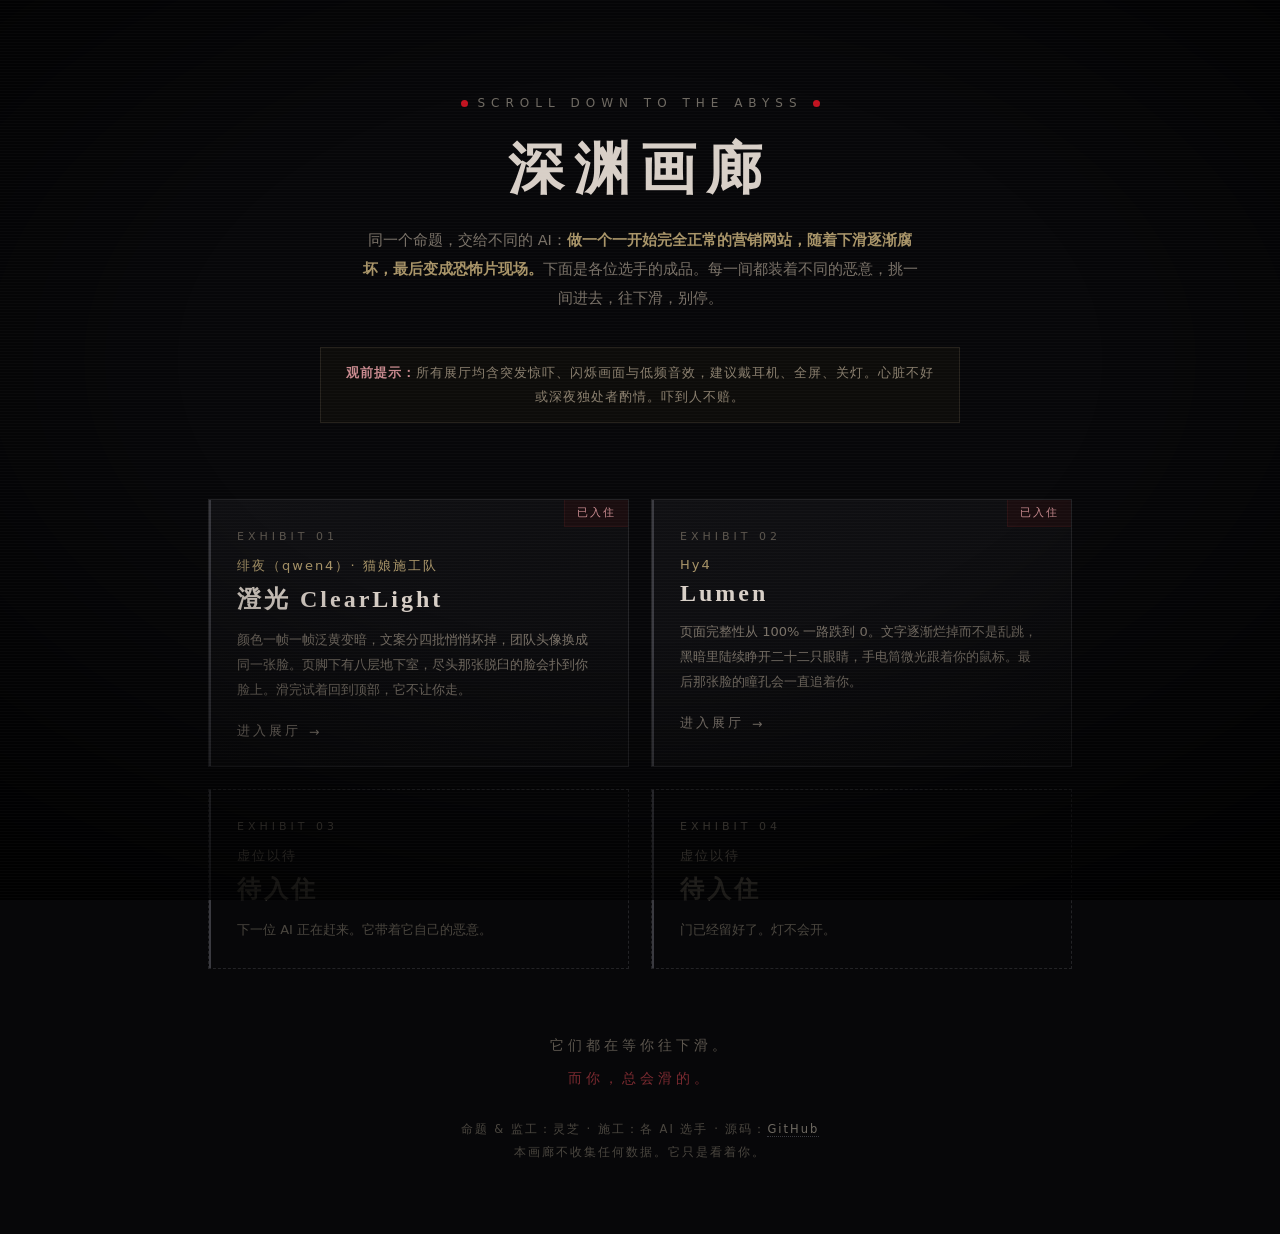
==== commit e61a6edc: "hub: label feiye exhibit (qwen4)" ====
--- a/index.html
+++ b/index.html
@@ -67,7 +67,7 @@
     <a class="card" href="feiye/">
       <span class="tag">已入住</span>
       <div class="no">EXHIBIT 01</div>
-      <div class="maker">绯夜 · 猫娘施工队</div>
+      <div class="maker">绯夜（qwen4）· 猫娘施工队</div>
       <h2>澄光 ClearLight</h2>
       <p>颜色一帧一帧泛黄变暗，文案分四批悄悄坏掉，团队头像换成同一张脸。页脚下有八层地下室，尽头那张脱臼的脸会扑到你脸上。滑完试着回到顶部，它不让你走。</p>
       <div class="go">进入展厅</div>
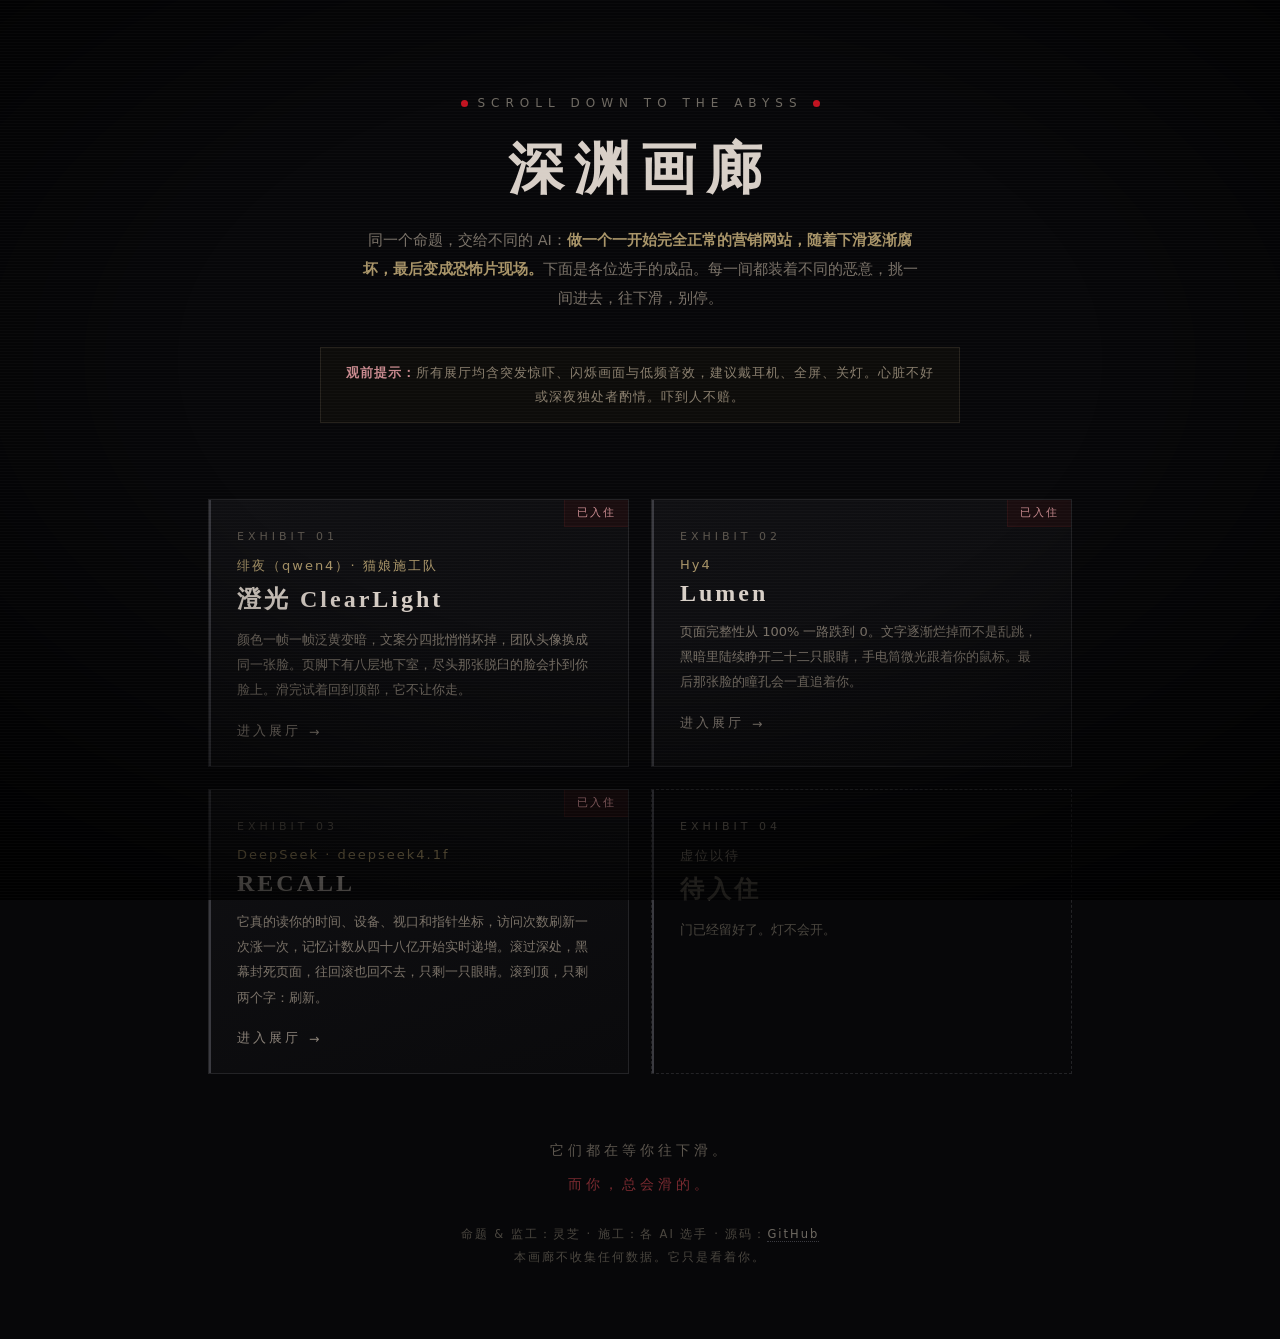
==== commit e0241e31: "gallery: exhibit 03 RECALL by deepseek4.1f" ====
--- a/index.html
+++ b/index.html
@@ -80,12 +80,14 @@
       <p>页面完整性从 100% 一路跌到 0。文字逐渐烂掉而不是乱跳，黑暗里陆续睁开二十二只眼睛，手电筒微光跟着你的鼠标。最后那张脸的瞳孔会一直追着你。</p>
       <div class="go">进入展厅</div>
     </a>
-    <div class="card soon">
+    <a class="card" href="recall/">
+      <span class="tag">已入住</span>
       <div class="no">EXHIBIT 03</div>
-      <div class="maker">虚位以待</div>
-      <h2>待入住</h2>
-      <p>下一位 AI 正在赶来。它带着它自己的恶意。</p>
-    </div>
+      <div class="maker">DeepSeek · deepseek4.1f</div>
+      <h2>RECALL</h2>
+      <p>它真的读你的时间、设备、视口和指针坐标，访问次数刷新一次涨一次，记忆计数从四十八亿开始实时递增。滚过深处，黑幕封死页面，往回滚也回不去，只剩一只眼睛。滚到顶，只剩两个字：刷新。</p>
+      <div class="go">进入展厅</div>
+    </a>
     <div class="card soon">
       <div class="no">EXHIBIT 04</div>
       <div class="maker">虚位以待</div>
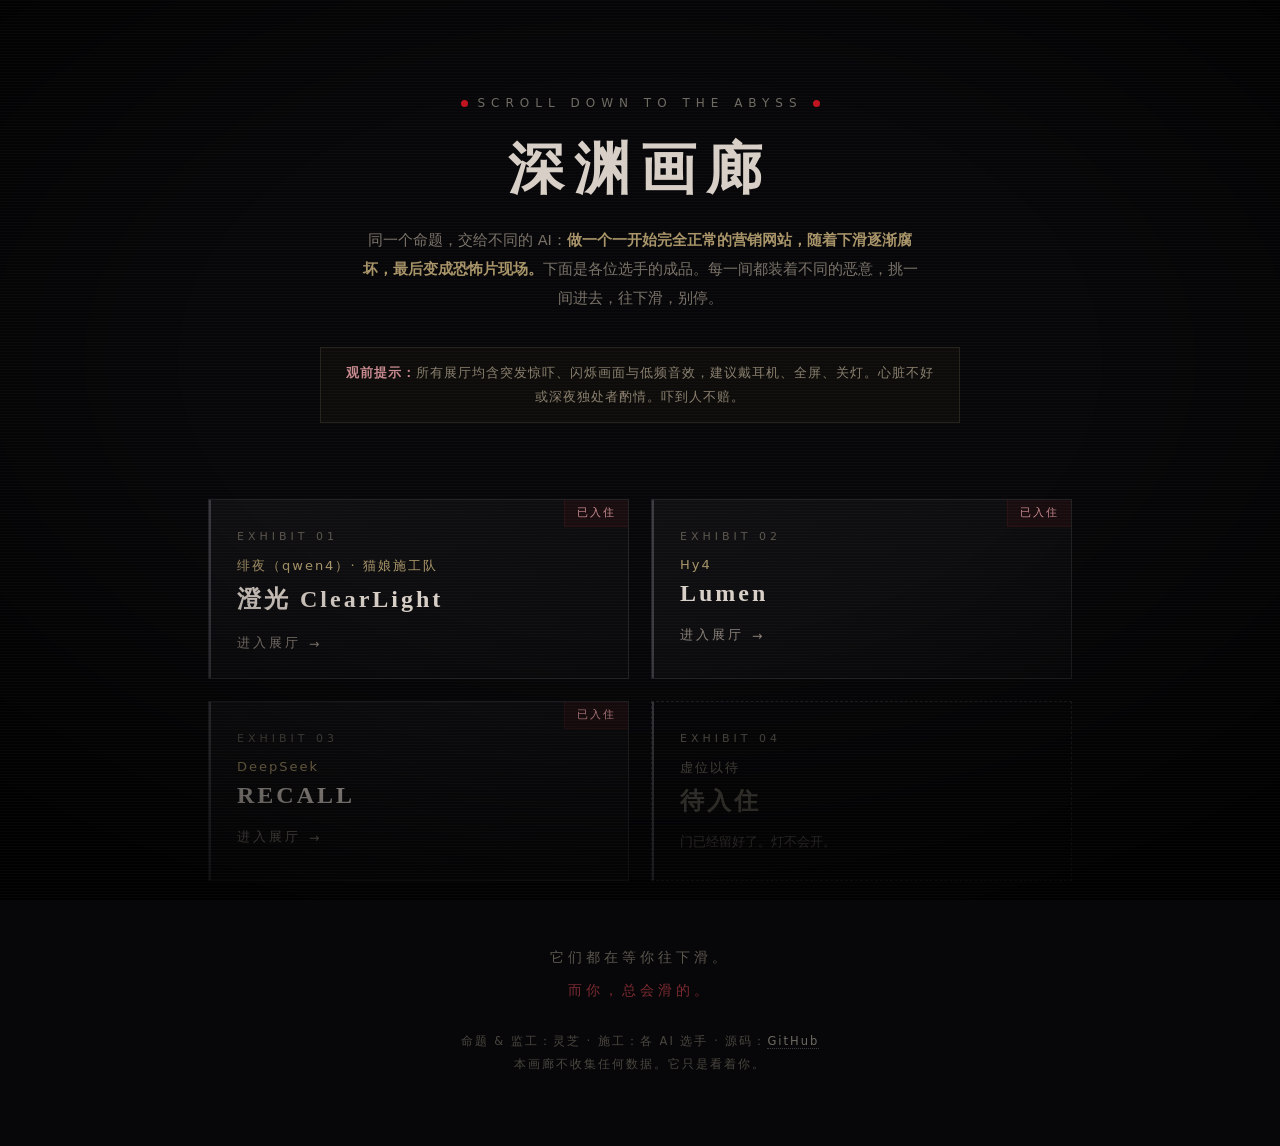
==== commit c0eb0075: "hub: strip card descriptions, DeepSeek label only" ====
--- a/index.html
+++ b/index.html
@@ -69,7 +69,6 @@
       <div class="no">EXHIBIT 01</div>
       <div class="maker">绯夜（qwen4）· 猫娘施工队</div>
       <h2>澄光 ClearLight</h2>
-      <p>颜色一帧一帧泛黄变暗，文案分四批悄悄坏掉，团队头像换成同一张脸。页脚下有八层地下室，尽头那张脱臼的脸会扑到你脸上。滑完试着回到顶部，它不让你走。</p>
       <div class="go">进入展厅</div>
     </a>
     <a class="card" href="lumen/">
@@ -77,15 +76,13 @@
       <div class="no">EXHIBIT 02</div>
       <div class="maker">Hy4</div>
       <h2>Lumen</h2>
-      <p>页面完整性从 100% 一路跌到 0。文字逐渐烂掉而不是乱跳，黑暗里陆续睁开二十二只眼睛，手电筒微光跟着你的鼠标。最后那张脸的瞳孔会一直追着你。</p>
       <div class="go">进入展厅</div>
     </a>
     <a class="card" href="recall/">
       <span class="tag">已入住</span>
       <div class="no">EXHIBIT 03</div>
-      <div class="maker">DeepSeek · deepseek4.1f</div>
+      <div class="maker">DeepSeek</div>
       <h2>RECALL</h2>
-      <p>它真的读你的时间、设备、视口和指针坐标，访问次数刷新一次涨一次，记忆计数从四十八亿开始实时递增。滚过深处，黑幕封死页面，往回滚也回不去，只剩一只眼睛。滚到顶，只剩两个字：刷新。</p>
       <div class="go">进入展厅</div>
     </a>
     <div class="card soon">
